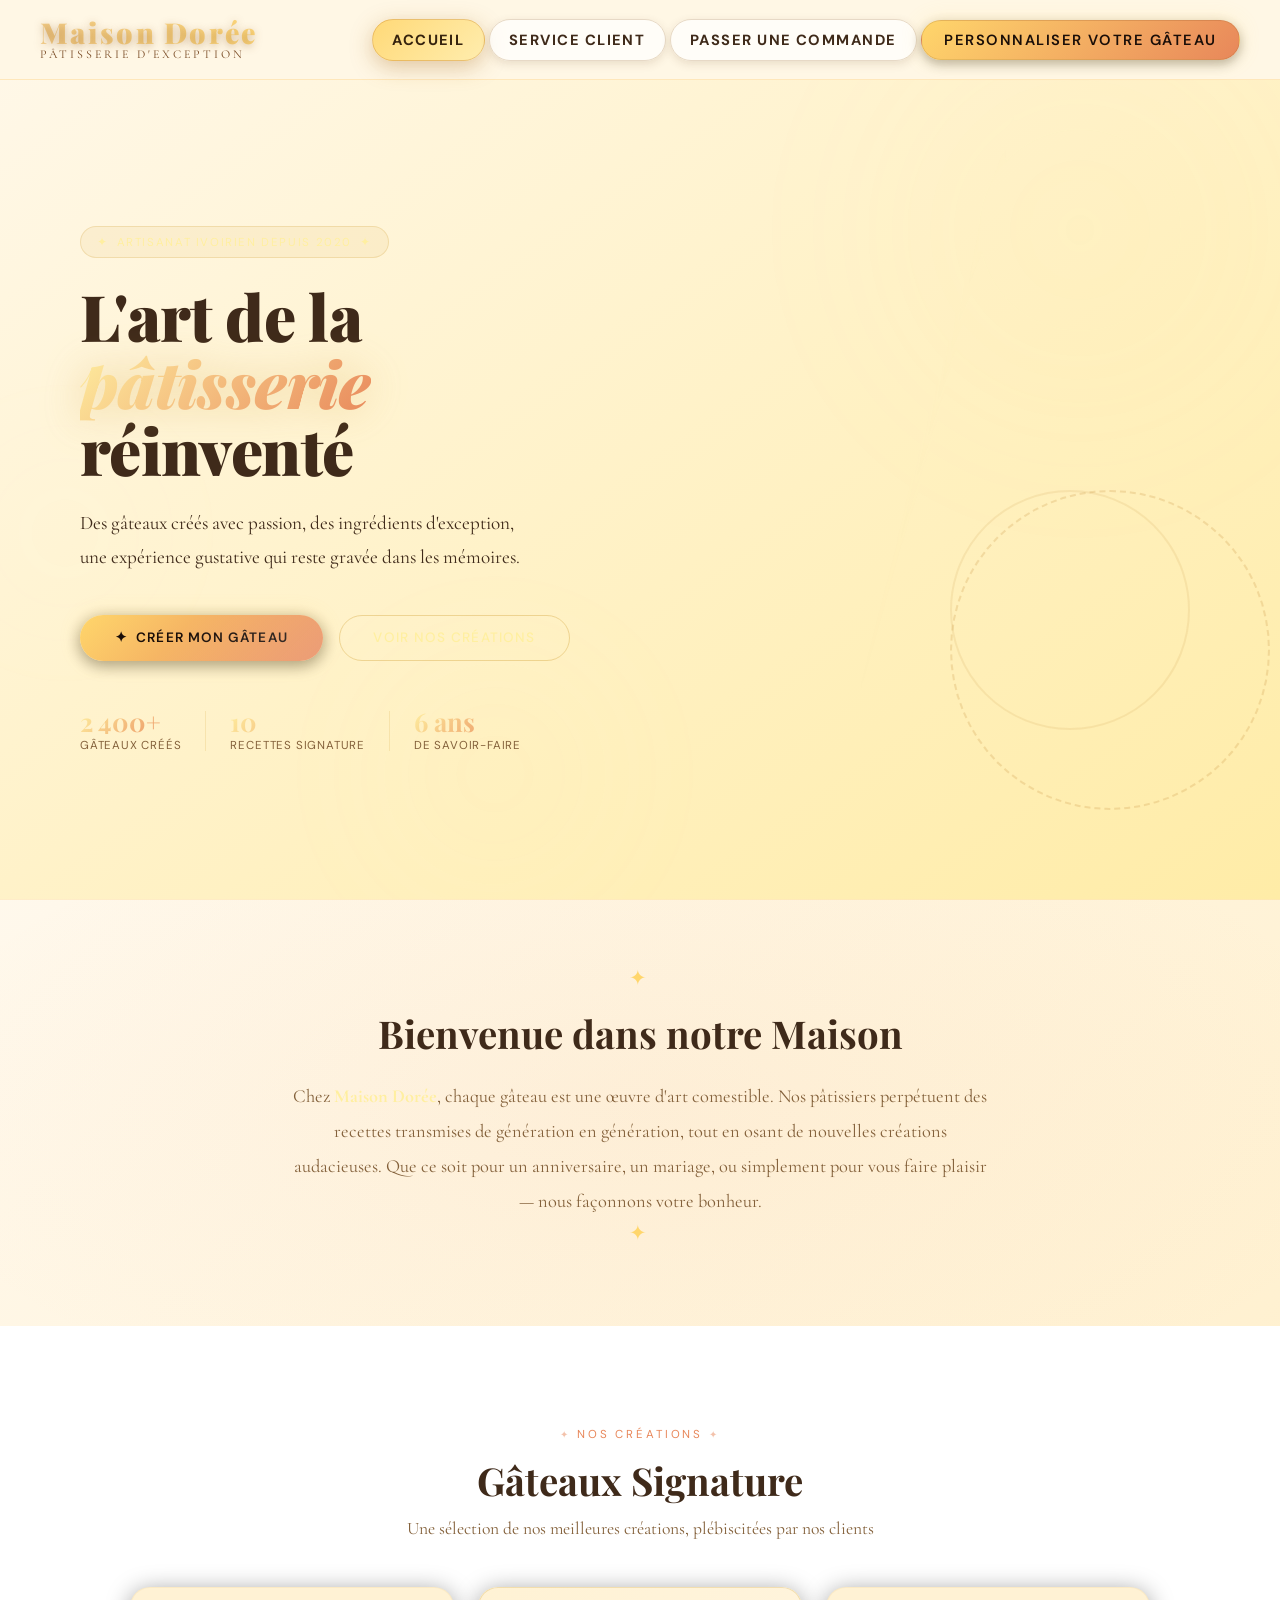
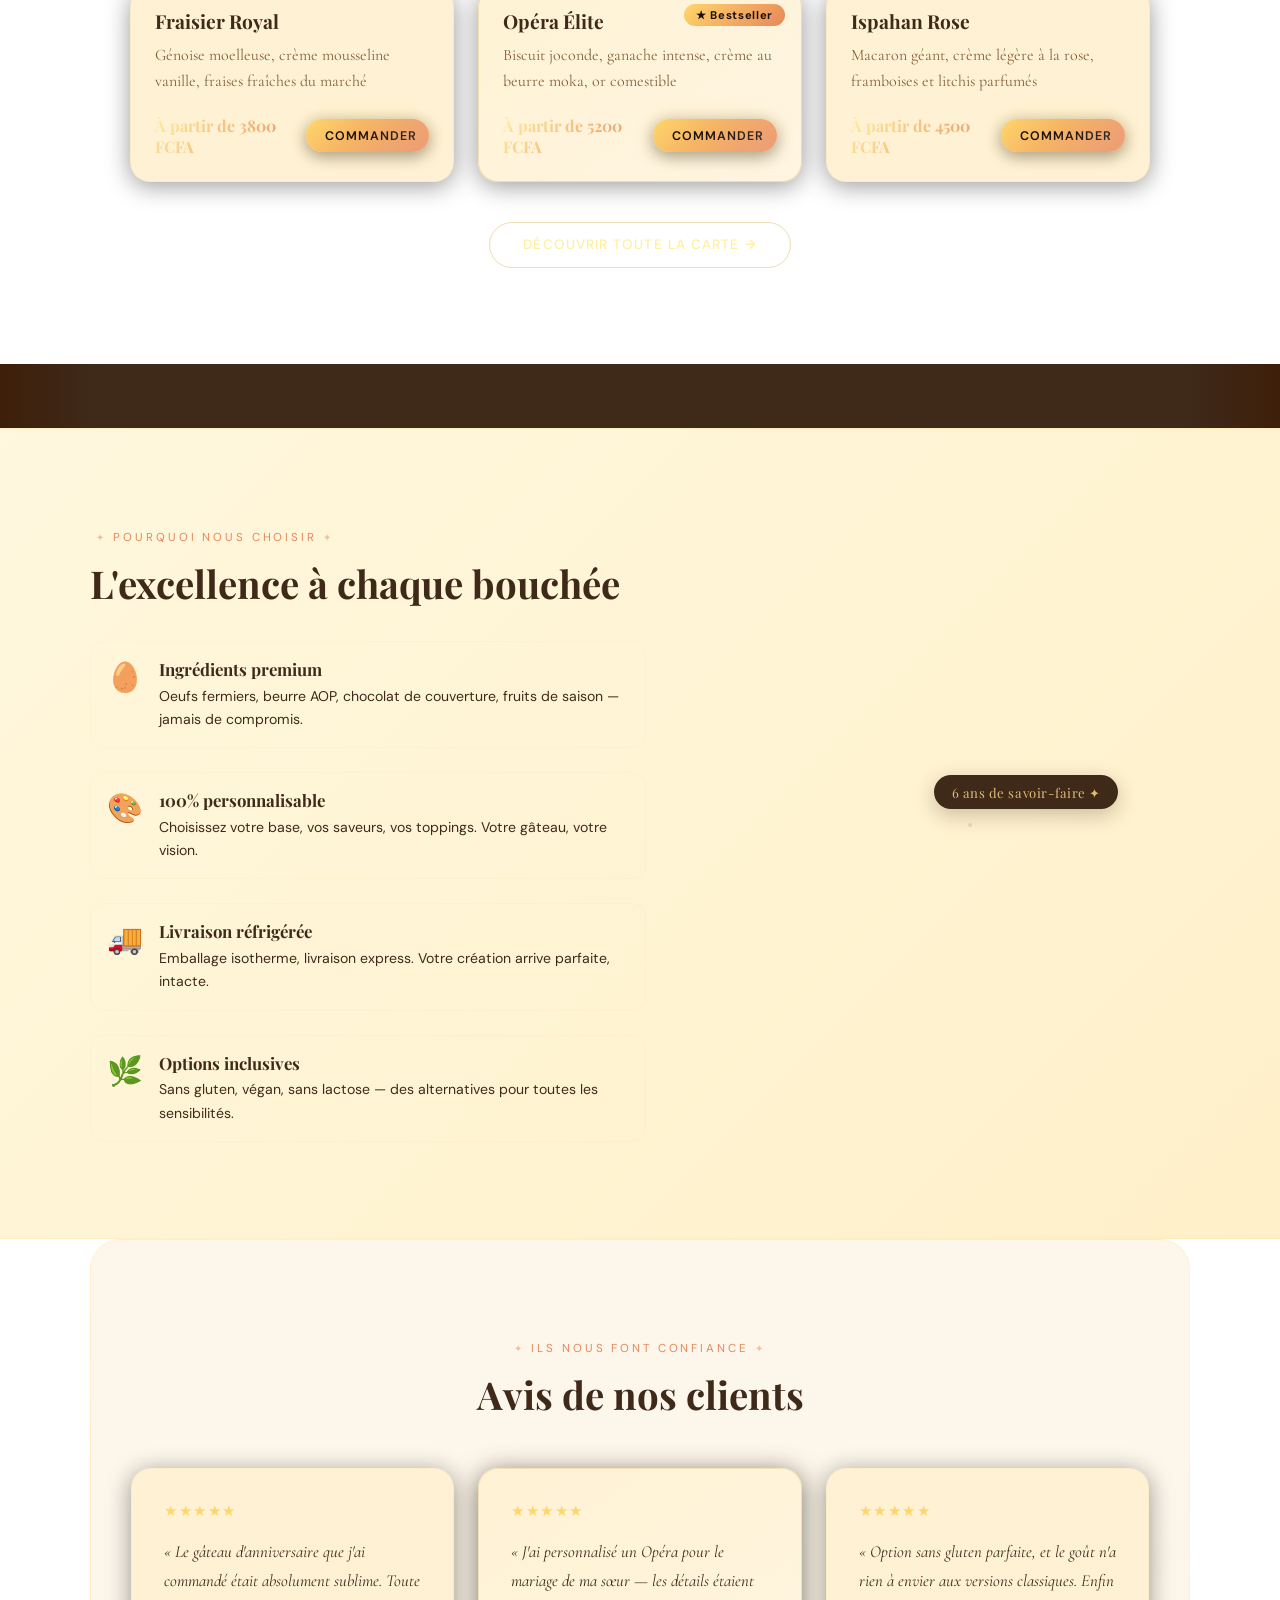
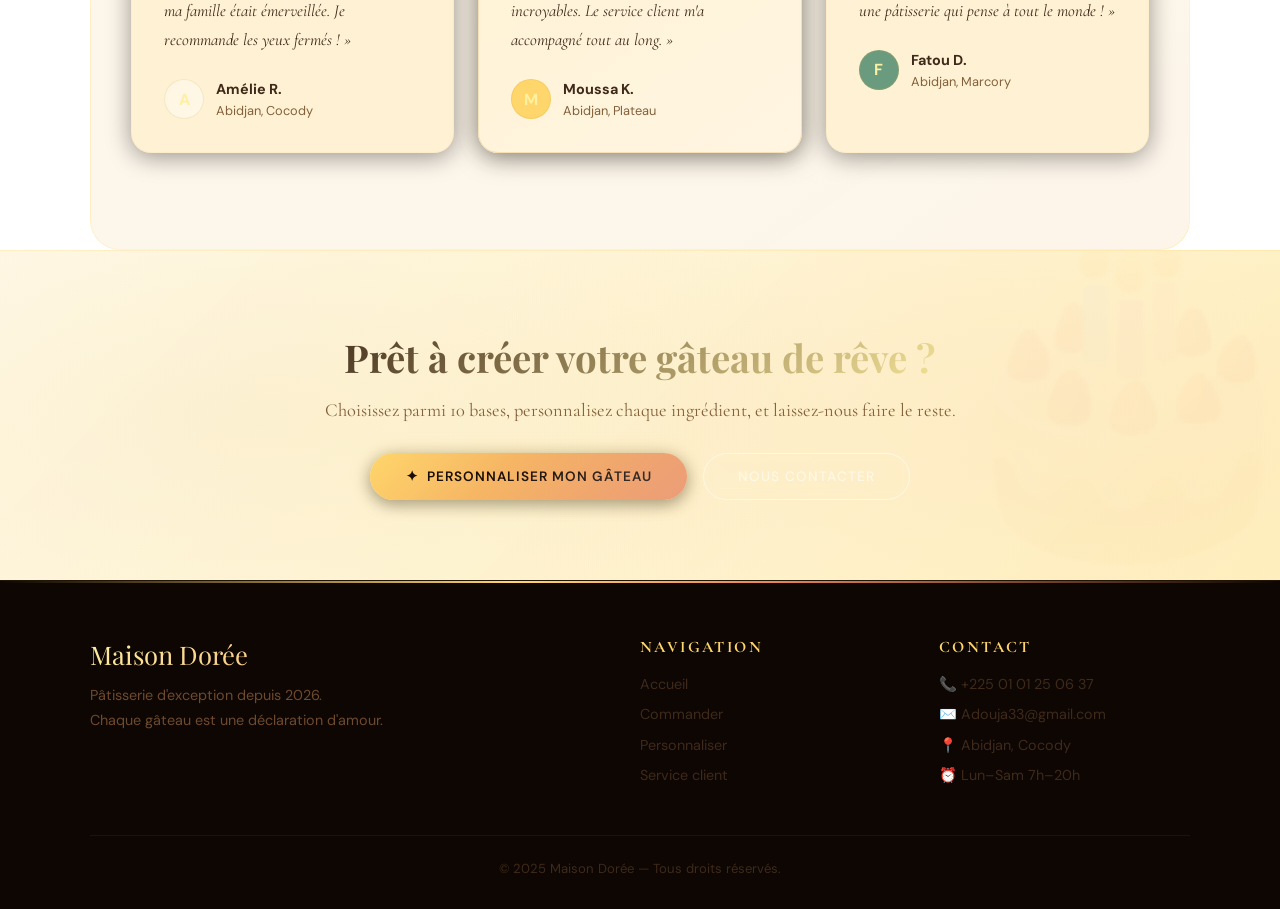
==== index.html @ fb794c67 "Add files via upload" ====
<!DOCTYPE html>
<html lang="fr">
<head>
  <meta charset="UTF-8" />
  <meta name="viewport" content="width=device-width, initial-scale=1.0" />
  <title>Maison Dorée — Pâtisserie d'Exception</title>
  <link rel="stylesheet" href="style.css" />
  <link rel="stylesheet" href="index.css" />
  <link rel="stylesheet" href="images-vivantes.css" />
  <script src="images-vivantes.js" defer></script>
</head>
<body>

  <!-- ── NAVBAR ──────────────────────────────── -->
  <nav class="navbar" id="navbar">
    <a class="nav-logo" href="index.html">
      <span class="nav-logo-name">Maison Dorée</span>
      <span class="nav-logo-tagline">Pâtisserie d'exception</span>
    </a>
    <ul class="nav-links" id="navLinks">
      <li><a href="index.html" class="active">Accueil</a></li>
      <li><a href="service-client.html">Service Client</a></li>
      <li><a href="commande.html">Passer une commande</a></li>
      <li><a href="personnaliser.html" class="nav-cta">Personnaliser votre gâteau</a></li>
    </ul>
    <div class="nav-hamburger" id="hamburger" onclick="toggleMenu()">
      <span></span><span></span><span></span>
    </div>
  </nav>

  
  <section class="hero">
    <div class="hero-bg">
      <div class="hero-circle hero-circle-1"></div>
      <div class="hero-circle hero-circle-2"></div>
      <div class="hero-circle hero-circle-3"></div>
    </div>

    <div class="hero-content">
      <div class="hero-badge">
        <span>✦</span> Artisanat ivoirien depuis 2020 <span>✦</span>
      </div>
      <h1 class="hero-title">
        L'art de la<br/>
        <em>pâtisserie</em><br/>
        réinventé
      </h1>
      <p class="hero-subtitle">
        Des gâteaux créés avec passion, des ingrédients d'exception,<br/>
        une expérience gustative qui reste gravée dans les mémoires.
      </p>
      <div class="hero-actions">
        <a href="personnaliser.html" class="btn-primary">
          <span>✦</span> Créer mon gâteau
        </a>
        <a href="commande.html" class="btn-outline">Voir nos créations</a>
      </div>
      <div class="hero-stats">
        <div class="hero-stat">
          <span class="stat-number">2 400+</span>
          <span class="stat-label">Gâteaux créés</span>
        </div>
        <div class="stat-divider"></div>
        <div class="hero-stat">
          <span class="stat-number">10</span>
          <span class="stat-label">Recettes signature</span>
        </div>
        <div class="stat-divider"></div>
        <div class="hero-stat">
          <span class="stat-number">6 ans</span>
          <span class="stat-label">De savoir-faire</span>
        </div>
      </div>
    </div>

    <div class="hero-visual">
      <div class="cake-showcase">
        <div class="cake-ring cake-ring-outer"></div>
        <div class="cake-ring cake-ring-mid"></div>
        <div class="cake-emoji-wrap">
          <div class="cake-emoji">🎂</div>
        </div>
        <div class="floating-tag tag-1">Framboise &amp; Rose</div>
        <div class="floating-tag tag-2">Sans gluten ✓</div>
        <div class="floating-tag tag-3">Livraison offerte</div>
      </div>
    </div>
  </section>

  <!-- ── bienvenu───── -->
  <section class="welcome-section">
    <div class="welcome-inner">
      <div class="welcome-deco">✦</div>
      <h2>Bienvenue dans notre Maison</h2>
      <p>
        Chez <strong>Maison Dorée</strong>, chaque gâteau est une œuvre d'art comestible. 
        Nos pâtissiers perpétuent des recettes transmises de génération en génération, 
        tout en osant de nouvelles créations audacieuses. Que ce soit pour un anniversaire, 
        un mariage, ou simplement pour vous faire plaisir — nous façonnons votre bonheur.
      </p>
      <div class="welcome-deco">✦</div>
    </div>
  </section>

  <!-- ── SIGNATURE CAKES ─────────────────────── -->
  <section class="signature-section">
    <div class="section-header">
      <span class="section-eyebrow">Nos créations</span>
      <h2>Gâteaux Signature</h2>
      <p>Une sélection de nos meilleures créations, plébiscitées par nos clients</p>
    </div>

    <div class="cakes-grid">
      <div class="cake-card" data-delay="0">
        <div class="cake-card-icon">🍓</div>
        <div class="cake-card-body">
          <h3>Fraisier Royal</h3>
          <p>Génoise moelleuse, crème mousseline vanille, fraises fraîches du marché</p>
          <div class="cake-card-footer">
            <span class="cake-price">À partir de 3800 FCFA</span>
            <a href="commande.html" class="btn-primary" style="padding:0.55rem 1.2rem;font-size:0.78rem">Commander</a>
          </div>
        </div>
      </div>
      <div class="cake-card featured" data-delay="100">
        <div class="cake-featured-badge">★ Bestseller</div>
        <div class="cake-card-icon">🍫</div>
        <div class="cake-card-body">
          <h3>Opéra Élite</h3>
          <p>Biscuit joconde, ganache intense, crème au beurre moka, or comestible</p>
          <div class="cake-card-footer">
            <span class="cake-price">À partir de 5200 FCFA</span>
            <a href="commande.html" class="btn-primary" style="padding:0.55rem 1.2rem;font-size:0.78rem">Commander</a>
          </div>
        </div>
      </div>
      <div class="cake-card" data-delay="200">
        <div class="cake-card-icon">🌸</div>
        <div class="cake-card-body">
          <h3>Ispahan Rose</h3>
          <p>Macaron géant, crème légère à la rose, framboises et litchis parfumés</p>
          <div class="cake-card-footer">
            <span class="cake-price">À partir de 4500 FCFA</span>
            <a href="commande.html" class="btn-primary" style="padding:0.55rem 1.2rem;font-size:0.78rem">Commander</a>
          </div>
        </div>
      </div>
    </div>

    <div class="section-cta">
      <a href="commande.html" class="btn-outline">Découvrir toute la carte →</a>
    </div>
  </section>

  <!-- ── WHY US ───────────────────────────────── -->
  <section class="why-section">
    <div class="why-inner">
      <div class="why-text">
        <span class="section-eyebrow">Pourquoi nous choisir</span>
        <h2>L'excellence à chaque bouchée</h2>
        <div class="why-list">
          <div class="why-item">
            <div class="why-icon">🥚</div>
            <div>
              <h4>Ingrédients premium</h4>
              <p>Oeufs fermiers, beurre AOP, chocolat de couverture, fruits de saison — jamais de compromis.</p>
            </div>
          </div>
          <div class="why-item">
            <div class="why-icon">🎨</div>
            <div>
              <h4>100% personnalisable</h4>
              <p>Choisissez votre base, vos saveurs, vos toppings. Votre gâteau, votre vision.</p>
            </div>
          </div>
          <div class="why-item">
            <div class="why-icon">🚚</div>
            <div>
              <h4>Livraison réfrigérée</h4>
              <p>Emballage isotherme, livraison express. Votre création arrive parfaite, intacte.</p>
            </div>
          </div>
          <div class="why-item">
            <div class="why-icon">🌿</div>
            <div>
              <h4>Options inclusives</h4>
              <p>Sans gluten, végan, sans lactose — des alternatives pour toutes les sensibilités.</p>
            </div>
          </div>
        </div>
      </div>
      <div class="why-visual">
        <div class="why-card-stack">
          <div class="wcard wcard-back">
            <span>🍰</span>
            <span>Saint-Honoré</span>
          </div>
          <div class="wcard wcard-mid">
            <span>🎂</span>
            <span>Layer Cake</span>
          </div>
          <div class="wcard wcard-front">
            <span>🥧</span>
            <span>Tarte Tatin</span>
          </div>
        </div>
      </div>
    </div>
  </section>

  <!-- ── TESTIMONIALS ────────────────────────── -->
  <section class="testimonials-section">
    <div class="section-header">
      <span class="section-eyebrow">Ils nous font confiance</span>
      <h2>Avis de nos clients</h2>
    </div>
    <div class="testimonials-grid">
      <div class="testi-card">
        <div class="testi-stars">★★★★★</div>
        <p>« Le gâteau d'anniversaire que j'ai commandé était absolument sublime. Toute ma famille était émerveillée. Je recommande les yeux fermés ! »</p>
        <div class="testi-author">
          <div class="testi-avatar">A</div>
          <div><strong>Amélie R.</strong><br/><small>Abidjan, Cocody</small></div>
        </div>
      </div>
      <div class="testi-card featured-testi">
        <div class="testi-stars">★★★★★</div>
        <p>« J'ai personnalisé un Opéra pour le mariage de ma sœur — les détails étaient incroyables. Le service client m'a accompagné tout au long. »</p>
        <div class="testi-author">
          <div class="testi-avatar" style="background:var(--gold)">M</div>
          <div><strong>Moussa K.</strong><br/><small>Abidjan, Plateau</small></div>
        </div>
      </div>
      <div class="testi-card">
        <div class="testi-stars">★★★★★</div>
        <p>« Option sans gluten parfaite, et le goût n'a rien à envier aux versions classiques. Enfin une pâtisserie qui pense à tout le monde ! »</p>
        <div class="testi-author">
          <div class="testi-avatar" style="background:var(--sage)">F</div>
          <div><strong>Fatou D.</strong><br/><small>Abidjan, Marcory</small></div>
        </div>
      </div>
    </div>
  </section>

  <!-- ── CTA BANNER ──────────────────────────── -->
  <section class="cta-banner">
    <div class="cta-inner">
      <h2>Prêt à créer votre gâteau de rêve ?</h2>
      <p>Choisissez parmi 10 bases, personnalisez chaque ingrédient, et laissez-nous faire le reste.</p>
      <div style="display:flex;gap:1rem;justify-content:center;flex-wrap:wrap">
        <a href="personnaliser.html" class="btn-primary"><span>✦</span> Personnaliser mon gâteau</a>
        <a href="service-client.html" class="btn-outline" style="border-color:var(--cream);color:var(--cream)">Nous contacter</a>
      </div>
    </div>
  </section>

  <!-- ── FOOTER ───────────────────────────────── -->
  <footer>
    <div class="footer-inner">
      <div>
        <div class="footer-brand-name">Maison Dorée</div>
        <p class="footer-brand-desc">Pâtisserie d'exception depuis 2026.<br/>Chaque gâteau est une déclaration d'amour.</p>
      </div>
      <div class="footer-col">
        <h4>Navigation</h4>
        <ul>
          <li><a href="index.html">Accueil</a></li>
          <li><a href="commande.html">Commander</a></li>
          <li><a href="personnaliser.html">Personnaliser</a></li>
          <li><a href="service-client.html">Service client</a></li>
        </ul>
      </div>
      <div class="footer-col">
        <h4>Contact</h4>
        <ul>
          <li><a href="#">📞 +225 01 01 25 06 37</a></li>
          <li><a href="#">✉️ Adouja33@gmail.com</a></li>
          <li><a href="#">📍 Abidjan, Cocody</a></li>
          <li><a href="#">⏰ Lun–Sam 7h–20h</a></li>
        </ul>
      </div>
    </div>
    <div class="footer-bottom">© 2025 Maison Dorée — Tous droits réservés.</div>
  </footer>

  <script>
    // Navbar scroll effect
    const navbar = document.getElementById('navbar');
    window.addEventListener('scroll', () => {
      navbar.classList.toggle('scrolled', window.scrollY > 30);
    });

    // Mobile menu
    function toggleMenu() {
      document.getElementById('navLinks').classList.toggle('open');
    }

    // Animate on scroll
    const observer = new IntersectionObserver((entries) => {
      entries.forEach(e => { if(e.isIntersecting) e.target.classList.add('visible'); });
    }, { threshold: 0.15 });
    document.querySelectorAll('.cake-card, .why-item, .testi-card').forEach(el => observer.observe(el));
  </script>
</body>
</html>
---- style.css ----
@import url('https://fonts.googleapis.com/css2?family=Playfair+Display:ital,wght@0,400;0,700;0,900;1,400&family=Cormorant+Garamond:ital,wght@0,300;0,400;0,500;1,400&family=DM+Sans:wght@300;400;500&display=swap');

/* ═══════════════════════════════════════════════════
   MAISON DORÉE — Palette "Velours & Or de Nuit"
   ═══════════════════════════════════════════════════
   Concept : fond chocolat noir profond, or cuivré
   lumineux, abricot chaud, accents emeraude. Premium,
   dramatique, inoubliable.
   ═══════════════════════════════════════════════════ */

:root {
  /* ── FONDS VANILLE / CANDY ── */
  --cream:      #FFF8E4;          /* fond principal : blanc vanille */
  --warm-white: #FFFBF2;          /* fond légèrement plus chaud */
  --surface:    #FFF2D4;          /* cartes / surfaces */
  --surface-2:  #FFF5E1;          /* cartes hover / élévation 2 */
  --surface-3:  #FFF8E8;          /* sidebar, résumés */

  /* ── JAUNE BONBON ── */
  --gold:       #FFD66B;          /* couleur accent bonbon */
  --gold-light: #FFEFA0;          /* accent clair */
  --gold-dark:  #D2A444;          /* accent profond */
  --gold-glow:  rgba(255,214,107,0.26);  /* lueur douce */

  /* ── ABRICOT / ACCENT CHAUD ── */
  --apricot:    #E8875A;          /* accent secondaire chaud */
  --apricot-light: rgba(232,135,90,0.15);

  /* ── TEXTES ── */
  --text-dark:  #3F2A1A;          /* texte principal : brun foncé (lisibilité) */
  --text-mid:   #6E4A2E;          /* texte secondaire : brun moyen */
  --text-light: #83603A;          /* texte secondaire clair mais contrasté */

  /* ── COMPATIBILITÉ (anciennes vars → redirigées) ── */
  --chocolate:        var(--text-dark);
  --chocolate-mid:    var(--text-mid);
  --chocolate-light:  var(--gold-light);
  --rose:             #C47A8A;
  --rose-light:       rgba(196,122,138,0.15);
  --sage:             #6A9B7E;

  /* ── OMBRES ── */
  --shadow-gold:      rgba(212,168,67,0.30);
  --shadow-chocolate: rgba(0,0,0,0.50);
}

/* ─── RESET & BASE ─────────────────────────────── */
*, *::before, *::after { box-sizing: border-box; margin: 0; padding: 0; }
html { scroll-behavior: smooth; }

/* Réduction des animations pour performance */
@media (prefers-reduced-motion: reduce) {
  *, *::before, *::after {
    animation-duration: 0.01ms !important;
    animation-iteration-count: 1 !important;
    transition-duration: 0.01ms !important;
  }
}

body {
  font-family: 'DM Sans', sans-serif;
  background: linear-gradient(145deg, rgba(255,248,228,1), rgba(255,243,162,0.95));
  color: var(--text-dark);
  overflow-x: hidden;
  background-image: none;
}

/* ─── SCROLLBAR ────────────────────────────────── */
::-webkit-scrollbar { width: 6px; }
::-webkit-scrollbar-track { background: var(--cream); }
::-webkit-scrollbar-thumb { background: var(--gold-dark); border-radius: 3px; }
::-webkit-scrollbar-thumb:hover { background: var(--gold); }

/* ─── NAVBAR ────────────────────────────────────── */
.navbar {
  position: fixed;
  top: 0;
  width: 100%;
  z-index: 1000;
  padding: 0 2.5rem;
  height: 80px;
  display: flex;
  align-items: center;
  justify-content: space-between;
  background: rgba(255, 247, 228, 0.93);
  backdrop-filter: blur(18px);
  -webkit-backdrop-filter: blur(18px);
  border-bottom: 1px solid rgba(255, 204, 108, 0.35);
  transition: box-shadow 0.4s, background 0.4s;
}
.navbar.scrolled {
  background: rgba(255, 245, 215, 0.97);
  box-shadow: 0 4px 25px rgba(110,70,30,0.25);
}

.nav-logo {
  display: flex;
  flex-direction: column;
  align-items: flex-start;
  text-decoration: none;
}
.nav-logo-name {
  font-family: 'Playfair Display', serif;
  font-size: 1.8rem;
  font-weight: 900;
  color: #8C4A16;
  letter-spacing: 0.08em;
  line-height: 1;
  background: linear-gradient(90deg, #F4CE88, #FFD97C, #F4CE88);
  background-clip: text;
  -webkit-background-clip: text;
  -webkit-text-fill-color: transparent;
  text-shadow: 0 2px 8px rgba(142, 88, 34, 0.4);
  background-size: 200% auto;
  -webkit-background-clip: text;
  -webkit-text-fill-color: transparent;
  background-clip: text;
  animation: shimmer 4s linear infinite;
}
@keyframes shimmer {
  from { background-position: 0% center; }
  to   { background-position: 200% center; }
}
.nav-logo-tagline {
  font-family: 'Cormorant Garamond', serif;
  font-size: 0.75rem;
  color: #6F3E16;
  letter-spacing: 0.25em;
  text-transform: uppercase;
  opacity: 0.95;
}
.nav-logo:hover .nav-logo-tagline {
  color: #5A3711;
}

.nav-links {
  display: flex;
  align-items: center;
  gap: 0.25rem;
  list-style: none;
}
.nav-links a {
  font-family: 'DM Sans', sans-serif;
  font-size: 0.92rem;
  font-weight: 700;
  color: #3F2A1A;
  text-decoration: none;
  padding: 0.65rem 1.2rem;
  border-radius: 50px;
  letter-spacing: 0.1em;
  text-transform: uppercase;
  background: rgba(255, 255, 255, 0.7);
  border: 1px solid rgba(160, 112, 50, 0.25);
  box-shadow: 0 3px 10px rgba(101, 56, 19, 0.14);
  transition: background 0.25s, color 0.25s, transform 0.25s, box-shadow 0.25s;
}
.nav-links a:hover,
.nav-links a:focus {
  background: rgba(255, 255, 255, 0.95);
  color: #6E4A2E;
  transform: translateY(-2px);
  box-shadow: 0 5px 20px rgba(101,56,19,0.25);
}
.nav-links a.active {
  background: linear-gradient(135deg, rgba(255,214,107,0.9), rgba(255,236,167,0.9));
  color: #36230E;
  border: 1px solid rgba(195, 124, 37, 0.35);
  box-shadow: 0 6px 22px rgba(166, 103, 27, 0.35); 
}

.nav-cta {
  background: linear-gradient(135deg, var(--gold), var(--apricot)) !important;
  color: #1A0E08 !important;
  border-radius: 50px !important;
  padding: 0.55rem 1.4rem !important;
  font-weight: 600 !important;
  box-shadow: 0 0 20px var(--gold-glow), 0 4px 12px rgba(0,0,0,0.3) !important;
  transition: transform 0.2s, box-shadow 0.2s !important;
  -webkit-text-fill-color: #1A0E08 !important;
}
.nav-cta:hover {
  transform: translateY(-2px) !important;
  box-shadow: 0 0 32px rgba(212,168,67,0.45), 0 8px 20px rgba(0,0,0,0.4) !important;
}

.nav-hamburger {
  display: none;
  flex-direction: column;
  gap: 5px;
  cursor: pointer;
  padding: 8px;
}
.nav-hamburger span {
  display: block;
  width: 24px;
  height: 2px;
  background: var(--gold);
  border-radius: 2px;
  transition: all 0.3s;
}

/* ─── BUTTONS ─────────────────────────────────── */
.btn-primary {
  display: inline-flex;
  align-items: center;
  gap: 0.5rem;
  background: linear-gradient(135deg, var(--gold) 0%, var(--apricot) 100%);
  color: #1A0E08;
  font-family: 'DM Sans', sans-serif;
  font-size: 0.85rem;
  font-weight: 600;
  letter-spacing: 0.08em;
  text-transform: uppercase;
  text-decoration: none;
  padding: 0.9rem 2.2rem;
  border-radius: 50px;
  border: none;
  cursor: pointer;
  box-shadow: 0 0 20px var(--gold-glow), 0 4px 16px rgba(0,0,0,0.4);
  transition: transform 0.2s, box-shadow 0.2s, filter 0.2s;
  position: relative;
  overflow: hidden;
}
.btn-primary::after {
  content: '';
  position: absolute;
  inset: 0;
  background: linear-gradient(135deg, transparent 40%, rgba(255,255,255,0.18) 100%);
  pointer-events: none;
}
.btn-primary:hover {
  transform: translateY(-3px);
  box-shadow: 0 0 36px rgba(212,168,67,0.5), 0 8px 24px rgba(0,0,0,0.5);
  filter: brightness(1.08);
}

.btn-outline {
  display: inline-flex;
  align-items: center;
  gap: 0.5rem;
  background: transparent;
  color: var(--gold-light);
  font-family: 'DM Sans', sans-serif;
  font-size: 0.85rem;
  font-weight: 500;
  letter-spacing: 0.08em;
  text-transform: uppercase;
  text-decoration: none;
  padding: 0.85rem 2.1rem;
  border-radius: 50px;
  border: 1.5px solid rgba(212,168,67,0.4);
  cursor: pointer;
  transition: background 0.25s, color 0.25s, transform 0.2s, box-shadow 0.25s;
  backdrop-filter: blur(4px);
}
.btn-outline:hover {
  background: rgba(212,168,67,0.12);
  border-color: var(--gold);
  color: var(--gold-light);
  transform: translateY(-2px);
  box-shadow: 0 0 20px rgba(212,168,67,0.2);
}

/* ─── PAGE HEADER (inner pages) ──────────────── */
.page-header {
  margin-top: 80px;
  padding: 5rem 2.5rem 3.5rem;
  background: linear-gradient(135deg, rgba(255,247,232,0.95), rgba(255,239,196,0.95));
  text-align: center;
  position: relative;
  overflow: hidden;
}
/* lignes dorées rayonnantes */
.page-header::before {
  content: '';
  position: absolute;
  inset: 0;
  background:
    radial-gradient(ellipse 80% 60% at 50% 120%, rgba(212,168,67,0.18) 0%, transparent 70%),
    url("data:image/svg+xml,%3Csvg width='60' height='60' viewBox='0 0 60 60' xmlns='http://www.w3.org/2000/svg'%3E%3Cg fill='none'%3E%3Cg fill='%23D4A843' fill-opacity='0.05'%3E%3Cpath d='M36 34v-4h-2v4h-4v2h4v4h2v-4h4v-2h-4zm0-30V0h-2v4h-4v2h4v4h2V6h4V4h-4zM6 34v-4H4v4H0v2h4v4h2v-4h4v-2H6zM6 4V0H4v4H0v2h4v4h2V6h4V4H6z'/%3E%3C/g%3E%3C/g%3E%3C/svg%3E");
}
.page-header::after {
  content: '';
  position: absolute;
  bottom: 0; left: 0; right: 0;
  height: 1px;
  background: linear-gradient(90deg, transparent, var(--gold), transparent);
}
.page-header h1 {
  font-family: 'Playfair Display', serif;
  font-size: clamp(2rem, 5vw, 3.5rem);
  background: linear-gradient(135deg, var(--gold-light), var(--apricot));
  -webkit-background-clip: text;
  -webkit-text-fill-color: transparent;
  background-clip: text;
  position: relative;
  margin-bottom: 0.75rem;
  filter: drop-shadow(0 0 20px rgba(212,168,67,0.3));
}
.page-header p {
  font-family: 'Cormorant Garamond', serif;
  font-size: 1.2rem;
  color: var(--text-mid);
  position: relative;
}

/* ─── SECTION HEADER ─────────────────────────── */
.section-header { text-align: center; margin-bottom: 3rem; }
.section-eyebrow {
  display: inline-block;
  font-family: 'DM Sans', sans-serif;
  font-size: 0.72rem;
  letter-spacing: 0.25em;
  text-transform: uppercase;
  color: var(--apricot);
  margin-bottom: 0.75rem;
  position: relative;
}
.section-eyebrow::before,
.section-eyebrow::after {
  content: '✦';
  margin: 0 0.6em;
  opacity: 0.5;
  font-size: 0.65rem;
}
.section-header h2 {
  font-family: 'Playfair Display', serif;
  font-size: clamp(1.8rem, 3vw, 2.6rem);
  color: var(--text-dark);
  margin-bottom: 0.75rem;
}
.section-header p { color: var(--text-light); font-family: 'Cormorant Garamond', serif; font-size: 1.1rem; }

/* ─── FOOTER ──────────────────────────────────── */
footer {
  background: #0D0602;
  color: var(--text-dark);
  padding: 3.5rem 2.5rem 2rem;
  border-top: 1px solid rgba(212,168,67,0.1);
  position: relative;
}
footer::before {
  content: '';
  position: absolute;
  top: 0; left: 0; right: 0;
  height: 2px;
  background: linear-gradient(90deg, transparent 0%, var(--gold) 40%, var(--apricot) 60%, transparent 100%);
}
.footer-inner {
  max-width: 1100px;
  margin: 0 auto;
  display: grid;
  grid-template-columns: 2fr 1fr 1fr;
  gap: 3rem;
  margin-bottom: 2.5rem;
}
.footer-brand-name {
  font-family: 'Playfair Display', serif;
  font-size: 1.6rem;
  background: linear-gradient(135deg, var(--gold-light), var(--apricot));
  -webkit-background-clip: text;
  -webkit-text-fill-color: transparent;
  background-clip: text;
  margin-bottom: 0.75rem;
}
.footer-brand-desc { font-size: 0.9rem; color: var(--text-mid); line-height: 1.8; }
.footer-col h4 {
  font-family: 'Cormorant Garamond', serif;
  font-size: 1rem;
  color: var(--gold);
  letter-spacing: 0.15em;
  text-transform: uppercase;
  margin-bottom: 1rem;
}
.footer-col ul { list-style: none; }
.footer-col ul li { margin-bottom: 0.6rem; }
.footer-col ul li a {
  color: var(--text-dark);
  text-decoration: none;
  font-size: 0.9rem;
  transition: color 0.2s;
}
.footer-col ul li a:hover { color: var(--gold-light); }
.footer-bottom {
  border-top: 1px solid rgba(212,168,67,0.08);
  padding-top: 1.5rem;
  text-align: center;
  font-size: 0.82rem;
  color: var(--text-dark);
  max-width: 1100px;
  margin: 0 auto;
}

/* ─── TOAST ───────────────────────────────────── */
.toast {
  position: fixed;
  bottom: 2rem;
  right: 2rem;
  background: var(--surface-2);
  color: var(--text-dark);
  padding: 1rem 1.5rem;
  border-radius: 12px;
  font-size: 0.9rem;
  border-left: 3px solid var(--gold);
  box-shadow: 0 8px 40px rgba(0,0,0,0.6), 0 0 20px rgba(212,168,67,0.15);
  z-index: 9999;
  transform: translateY(100px);
  opacity: 0;
  transition: all 0.4s cubic-bezier(0.34,1.56,0.64,1);
}
.toast.show { transform: translateY(0); opacity: 1; }

/* ─── SCROLLING GLOW DIVIDER ─────────────────── */
.glow-divider {
  height: 1px;
  background: linear-gradient(90deg, transparent, var(--gold-dark), var(--apricot), var(--gold-dark), transparent);
  opacity: 0.4;
  margin: 0;
}

/* ─── RESPONSIVE ──────────────────────────────── */
@media (max-width: 768px) {
  .nav-links {
    display: none;
    flex-direction: column;
    position: absolute;
    top: 80px; left: 0;
    width: 100%;
    background: rgba(15,8,3,0.98);
    backdrop-filter: blur(20px);
    padding: 1rem;
    border-bottom: 1px solid rgba(212,168,67,0.15);
    gap: 0.25rem;
  }
  .nav-links.open { display: flex; }
  .nav-hamburger { display: flex; }
  .footer-inner { grid-template-columns: 1fr; gap: 2rem; }
}
---- index.css ----
/* ─── HERO ─────────────────────────────────────── */
.hero {
  margin-top: 80px;
  min-height: calc(100vh - 80px);
  display: grid;
  grid-template-columns: 1fr 1fr;
  align-items: center;
  padding: 4rem 2.5rem 4rem 5rem;
  position: relative;
  overflow: hidden;
  background: linear-gradient(145deg, rgba(255, 247, 230, 0.95), rgba(255, 235, 162, 0.95));
  border-bottom: 1px solid rgba(255, 202, 112, 0.25);
}

.hero-bg { position: absolute; inset: 0; pointer-events: none; }
.iv-deco-float {
  display: none !important;
}
.hero-circle {
  position: absolute;
  border-radius: 50%;
  opacity: 0.5;
  filter: blur(70px);
}
.hero-circle-1 {
  width: 600px; height: 600px;
  background: radial-gradient(circle, rgba(255,216,116,0.35), transparent 70%);
  top: -150px; right: -100px;
  animation: float1 8s ease-in-out infinite;
}
.hero-circle-2 {
  width: 350px; height: 350px;
  background: radial-gradient(circle, rgba(255,235,160,0.32), transparent 70%);
  bottom: -50px; left: 25%;
  animation: float2 10s ease-in-out infinite;
}
.hero-circle-3 {
  width: 250px; height: 250px;
  background: radial-gradient(circle, rgba(255,247,226,0.28), transparent 70%);
  top: 40%; left: -60px;
  animation: float1 12s ease-in-out infinite reverse;
}
/* ligne dorée diagonale décorative */
.hero-bg::after {
  content: '';
  position: absolute;
  top: 0; right: 20%;
  width: 1px; height: 100%;
  background: linear-gradient(180deg, transparent, rgba(212,168,67,0.12), transparent);
  transform: rotate(15deg);
  transform-origin: top;
}

@keyframes float1 { 0%,100% { transform: translateY(0) scale(1); } 50% { transform: translateY(-30px) scale(1.05); } }
@keyframes float2 { 0%,100% { transform: translateY(0) scale(1); } 50% { transform: translateY(20px) scale(0.95); } }

.hero-content { position: relative; z-index: 1; animation: slideUp 0.9s cubic-bezier(0.22,1,0.36,1) both; }
@keyframes slideUp { from { opacity:0; transform:translateY(40px); } to { opacity:1; transform:translateY(0); } }

.hero-badge {
  display: inline-flex;
  align-items: center;
  gap: 0.5rem;
  background: rgba(212,168,67,0.1);
  color: var(--gold-light);
  font-family: 'DM Sans', sans-serif;
  font-size: 0.72rem;
  letter-spacing: 0.14em;
  text-transform: uppercase;
  padding: 0.45rem 1rem;
  border-radius: 50px;
  border: 1px solid rgba(212,168,67,0.25);
  margin-bottom: 1.5rem;
  backdrop-filter: blur(4px);
}

.hero-title {
  font-family: 'Playfair Display', serif;
  font-size: clamp(2.8rem, 5vw, 5rem);
  font-weight: 900;
  color: var(--text-dark);
  line-height: 1.05;
  margin-bottom: 1.5rem;
  letter-spacing: -0.01em;
}
.hero-title em {
  font-style: italic;
  background: linear-gradient(135deg, var(--gold-light), var(--apricot));
  -webkit-background-clip: text;
  -webkit-text-fill-color: transparent;
  background-clip: text;
  filter: drop-shadow(0 0 20px rgba(212,168,67,0.4));
}

.hero-subtitle {
  font-family: 'Cormorant Garamond', serif;
  font-size: 1.2rem;
  color: var(--text-dark);
  line-height: 1.75;
  margin-bottom: 2.5rem;
  max-width: 480px;
}

.hero-actions { display: flex; gap: 1rem; flex-wrap: wrap; margin-bottom: 3rem; }

.hero-stats { display: flex; align-items: center; gap: 1.5rem; }
.hero-stat { display: flex; flex-direction: column; }
.stat-number {
  font-family: 'Playfair Display', serif;
  font-size: 1.6rem;
  font-weight: 700;
  background: linear-gradient(135deg, var(--gold-light), var(--apricot));
  -webkit-background-clip: text;
  -webkit-text-fill-color: transparent;
  background-clip: text;
  line-height: 1;
}
.stat-label { font-size: 0.72rem; color: var(--text-light); text-transform: uppercase; letter-spacing: 0.07em; margin-top: 0.2rem; }
.stat-divider { width: 1px; height: 40px; background: rgba(212,168,67,0.2); }

/* ─── HERO VISUAL ─────────────────────────────── */
.hero-visual {
  display: flex;
  align-items: center;
  justify-content: center;
  position: relative;
  z-index: 1;
  animation: fadeIn 1.2s ease both 0.3s;
}
@keyframes fadeIn { from { opacity:0; transform:scale(0.9); } to { opacity:1; transform:scale(1); } }

.cake-showcase { position: relative; width: 340px; height: 340px; }

.cake-ring {
  position: absolute;
  border-radius: 50%;
  top: 50%; left: 50%;
  transform: translate(-50%, -50%);
  border: 1px solid;
  animation: spin 20s linear infinite;
}
.cake-ring-outer { width: 320px; height: 320px; border-color: rgba(212,168,67,0.15); border-style: dashed; }
.cake-ring-mid   { width: 250px; height: 250px; border-color: rgba(232,135,90,0.15); animation-direction: reverse; animation-duration: 14s; }

@keyframes spin { to { transform: translate(-50%,-50%) rotate(360deg); } }

.cake-emoji-wrap {
  position: absolute; top: 50%; left: 50%;
  transform: translate(-50%,-50%);
  width: 160px; height: 160px;
  background: linear-gradient(135deg, var(--surface), var(--surface-2));
  border-radius: 50%;
  display: flex; align-items: center; justify-content: center;
  box-shadow:
    0 0 0 1px rgba(212,168,67,0.2),
    0 20px 60px rgba(0,0,0,0.6),
    0 0 40px rgba(212,168,67,0.1);
  animation: pulse 3s ease-in-out infinite;
}
@keyframes pulse {
  0%,100% { box-shadow: 0 0 0 1px rgba(212,168,67,0.2), 0 20px 60px rgba(0,0,0,0.6), 0 0 40px rgba(212,168,67,0.1); }
  50%      { box-shadow: 0 0 0 1px rgba(212,168,67,0.4), 0 24px 70px rgba(0,0,0,0.7), 0 0 60px rgba(212,168,67,0.2); }
}
.cake-emoji { font-size: 5rem; line-height: 1; animation: float1 4s ease-in-out infinite; }

.floating-tag {
  position: absolute;
  background: rgba(26,14,8,0.85);
  backdrop-filter: blur(12px);
  border-radius: 50px;
  padding: 0.45rem 1rem;
  font-size: 0.75rem;
  font-weight: 500;
  color: var(--text-mid);
  box-shadow: 0 4px 20px rgba(0,0,0,0.4), 0 0 0 1px rgba(212,168,67,0.15);
  white-space: nowrap;
  animation: floatTag 5s ease-in-out infinite;
}
.tag-1 { top: 10%; left: -10%; animation-delay: 0s; }
.tag-2 { bottom: 20%; left: -15%; animation-delay: 1.5s; }
.tag-3 { top: 25%; right: -10%; animation-delay: 0.8s; }

@keyframes floatTag { 0%,100%{transform:translateY(0);} 50%{transform:translateY(-8px);} }

/* ─── WELCOME SECTION ─────────────────────────── */
.welcome-section {
  background: linear-gradient(135deg, rgba(255,248,235,0.95), rgba(255,240,206,0.95));
  padding: 4rem 2.5rem;
  position: relative;
  overflow: hidden;
}
.welcome-section::before {
  content: '';
  position: absolute;
  inset: 0;
  background: radial-gradient(ellipse 60% 80% at 50% 50%, rgba(232,135,90,0.06), transparent);
}
.welcome-inner {
  max-width: 700px;
  margin: 0 auto;
  text-align: center;
  position: relative;
}
.welcome-deco { font-size: 1.3rem; color: var(--gold); margin-bottom: 1rem; letter-spacing: 0.2em; }
.welcome-inner h2 {
  font-family: 'Playfair Display', serif;
  font-size: clamp(1.8rem, 3vw, 2.8rem);
  color: var(--text-dark) !important;
  margin-bottom: 1.25rem;
}
.welcome-inner p {
  font-family: 'Cormorant Garamond', serif;
  font-size: 1.15rem;
  color: var(--text-light) !important;
  line-height: 1.9;
}
.welcome-inner strong { color: var(--gold-light) !important; }

/* ─── SIGNATURE CAKES ─────────────────────────── */
.signature-section {
  padding: 6rem 2.5rem;
  max-width: 1100px;
  margin: 0 auto;
}

.cakes-grid {
  display: grid;
  grid-template-columns: repeat(3, 1fr);
  gap: 1.5rem;
}

.cake-card {
  background: var(--surface);
  border-radius: 20px;
  overflow: hidden;
  border: 1px solid rgba(212,168,67,0.1);
  box-shadow: 0 4px 24px rgba(0,0,0,0.4);
  transition: transform 0.35s, box-shadow 0.35s, border-color 0.35s;
  position: relative;
  opacity: 0;
  transform: translateY(30px);
}
.cake-card.visible { opacity: 1; transform: translateY(0); transition: opacity 0.6s ease, transform 0.6s ease, box-shadow 0.35s, border-color 0.35s; }
.cake-card:hover { transform: translateY(-8px); box-shadow: 0 20px 50px rgba(0,0,0,0.6), 0 0 30px rgba(212,168,67,0.1); border-color: rgba(212,168,67,0.25); }
.cake-card.featured { border-color: rgba(212,168,67,0.3); background: linear-gradient(145deg, var(--surface), var(--surface-2)); }

.cake-featured-badge {
  position: absolute;
  top: 1rem; right: 1rem;
  background: linear-gradient(135deg, var(--gold), var(--apricot));
  color: #1A0E08;
  font-size: 0.7rem;
  font-weight: 700;
  padding: 0.25rem 0.75rem;
  border-radius: 50px;
  letter-spacing: 0.06em;
  z-index: 2;
}

.cake-card-icon {
  font-size: 4rem;
  text-align: center;
  padding: 2.5rem 1rem 1rem;
  background: linear-gradient(180deg, var(--surface-2), var(--surface));
  line-height: 1;
}

.cake-card-body { padding: 1.25rem 1.5rem 1.5rem; }
.cake-card-body h3 {
  font-family: 'Playfair Display', serif;
  font-size: 1.2rem;
  color: var(--text-dark);
  margin-bottom: 0.5rem;
}
.cake-card-body p {
  font-family: 'Cormorant Garamond', serif;
  font-size: 1rem;
  color: var(--text-light);
  line-height: 1.65;
  margin-bottom: 1.25rem;
}

.cake-card-footer { display: flex; align-items: center; justify-content: space-between; }
.cake-price {
  font-family: 'Playfair Display', serif;
  font-size: 1rem;
  background: linear-gradient(135deg, var(--gold-light), var(--apricot));
  -webkit-background-clip: text;
  -webkit-text-fill-color: transparent;
  background-clip: text;
  font-weight: 700;
}

.section-cta { text-align: center; margin-top: 2.5rem; }

/* ─── WHY SECTION ─────────────────────────────── */
.why-section {
  background: linear-gradient(135deg, rgba(255,247,220,0.95), rgba(255,239,198,0.95));
  padding: 6rem 2.5rem;
  border-top: 1px solid rgba(255,210,116,0.25);
  border-bottom: 1px solid rgba(255,210,116,0.25);
}
.why-inner {
  max-width: 1100px;
  margin: 0 auto;
  display: grid;
  grid-template-columns: 1.2fr 1fr;
  gap: 5rem;
  align-items: center;
}
.why-text h2 { font-family: 'Playfair Display', serif; font-size: clamp(1.8rem,3vw,2.4rem); color: var(--text-dark); margin-bottom: 2rem; }
.why-list { display: flex; flex-direction: column; gap: 1.5rem; }
.why-item {
  display: flex; align-items: flex-start; gap: 1rem;
  opacity: 0; transform: translateX(-20px);
  padding: 1rem;
  border-radius: 14px;
  border: 1px solid rgba(212,168,67,0.05);
  background: rgba(255,255,255,0.02);
  transition: border-color 0.3s, background 0.3s;
}
.why-item:hover { border-color: rgba(212,168,67,0.15); background: rgba(212,168,67,0.04); }
.why-item.visible { opacity:1; transform:translateX(0); transition: opacity 0.5s ease, transform 0.5s ease, border-color 0.3s, background 0.3s; }
.why-icon { font-size: 1.8rem; flex-shrink: 0; }
.why-item h4 { font-family: 'Playfair Display', serif; font-size: 1.05rem; color: var(--text-dark); margin-bottom: 0.3rem; }
.why-item p { font-size: 0.88rem; color: var(--text-dark); line-height: 1.65; }

.why-visual { display: flex; align-items: center; justify-content: center; }
.why-card-stack { position: relative; width: 200px; height: 240px; }
.wcard {
  position: absolute;
  background: var(--surface);
  border-radius: 20px;
  padding: 2rem;
  display: flex; flex-direction: column; align-items: center; gap: 0.75rem;
  box-shadow: 0 12px 40px rgba(0,0,0,0.5), 0 0 0 1px rgba(212,168,67,0.1);
  width: 160px;
  font-family: 'Playfair Display', serif;
  font-size: 0.95rem;
  color: var(--text-dark);
}
.wcard span:first-child { font-size: 2.5rem; }
.wcard-back  { transform: rotate(-8deg) translate(-10px, 10px); z-index:1; opacity:0.6; }
.wcard-mid   { transform: rotate(-2deg) translate(5px, -5px); z-index:2; }
.wcard-front { transform: rotate(6deg) translate(25px, 5px); z-index:3; background: var(--surface-2); border: 1px solid rgba(212,168,67,0.25); box-shadow: 0 12px 40px rgba(0,0,0,0.6), 0 0 20px rgba(212,168,67,0.1); }

/* ─── TESTIMONIALS ────────────────────────────── */
.testimonials-section {
  padding: 6rem 2.5rem;
  max-width: 1100px;
  margin: 0 auto;
  background: linear-gradient(145deg, rgba(255,249,236,0.95), rgba(255,241,207,0.92));
  border-radius: 30px;
  border: 1px solid rgba(255,210,116,0.18);
}
.testimonials-grid {
  display: grid;
  grid-template-columns: repeat(3, 1fr);
  gap: 1.5rem;
}
.testi-card {
  background: var(--surface);
  border-radius: 20px;
  padding: 2rem;
  border: 1px solid rgba(212,168,67,0.08);
  box-shadow: 0 4px 24px rgba(0,0,0,0.4);
  opacity: 0; transform: translateY(20px);
  transition: border-color 0.3s, box-shadow 0.3s;
}
.testi-card:hover { border-color: rgba(212,168,67,0.2); box-shadow: 0 8px 36px rgba(0,0,0,0.5), 0 0 20px rgba(212,168,67,0.08); }
.testi-card.visible { opacity:1; transform:translateY(0); transition: opacity 0.6s ease, transform 0.6s ease, border-color 0.3s, box-shadow 0.3s; }
.testi-card.featured-testi {
  border-color: rgba(212,168,67,0.25);
  background: linear-gradient(145deg, var(--surface), var(--surface-2));
  box-shadow: 0 4px 24px rgba(0,0,0,0.5), 0 0 30px rgba(212,168,67,0.08);
}
.testi-stars { color: var(--gold); font-size: 0.95rem; margin-bottom: 1rem; letter-spacing: 0.1em; }
.testi-card p { font-family: 'Cormorant Garamond', serif; font-size: 1.05rem; color: var(--text-dark); line-height: 1.75; margin-bottom: 1.5rem; font-style: italic; }
.testi-author { display: flex; align-items: center; gap: 0.75rem; }
.testi-avatar {
  width: 40px; height: 40px; border-radius: 50%;
  background: linear-gradient(135deg, var(--surface-2), var(--surface-3));
  color: var(--gold-light);
  display: flex; align-items: center; justify-content: center;
  font-weight: 700; font-size: 1rem; flex-shrink: 0;
  border: 1px solid rgba(212,168,67,0.2);
}
.testi-author strong { font-size: 0.9rem; color: var(--text-dark); }
.testi-author small { color: var(--text-light); font-size: 0.8rem; }

/* ─── CTA BANNER ──────────────────────────────── */
.cta-banner {
  background: linear-gradient(135deg, rgba(255,248,229,0.95), rgba(255,239,188,0.96));
  padding: 5rem 2.5rem;
  text-align: center;
  position: relative;
  overflow: hidden;
  border-top: 1px solid rgba(255,204,105,0.2);
}
.cta-banner::before {
  content: '';
  position: absolute;
  inset: 0;
  background:
    radial-gradient(ellipse 50% 80% at 20% 50%, rgba(212,168,67,0.08), transparent),
    radial-gradient(ellipse 50% 80% at 80% 50%, rgba(232,135,90,0.06), transparent);
}
.cta-banner::after {
  content: '🎂';
  position: absolute;
  font-size: 20rem;
  opacity: 0.03;
  top: -5rem; right: -3rem;
  pointer-events: none;
}
.cta-inner { position: relative; z-index: 1; max-width: 700px; margin: 0 auto; }
.cta-inner h2 {
  font-family: 'Playfair Display', serif;
  font-size: clamp(1.8rem,3vw,2.6rem);
  background: linear-gradient(135deg, var(--text-dark), var(--gold-light));
  -webkit-background-clip: text;
  -webkit-text-fill-color: transparent;
  background-clip: text;
  margin-bottom: 1rem;
}
.cta-inner p { font-family: 'Cormorant Garamond', serif; font-size: 1.15rem; color: var(--text-light); margin-bottom: 2rem; }

/* ─── RESPONSIVE ──────────────────────────────── */
@media (max-width: 900px) {
  .hero { grid-template-columns: 1fr; padding: 3rem 1.5rem; text-align: center; gap: 3rem; }
  .hero-visual { justify-content: center; }
  .hero-actions, .hero-stats { justify-content: center; }
  .hero-subtitle { margin: 0 auto 2.5rem; }
  .cakes-grid, .testimonials-grid { grid-template-columns: 1fr; max-width: 480px; margin: 0 auto; }
  .why-inner { grid-template-columns: 1fr; gap: 3rem; }
  .why-visual { display: none; }
}
---- images-vivantes.css ----
/* ═══════════════════════════════════════════════
   IMAGES VIVANTES — Maison Dorée
   Flottement doux · gâteaux réels · ingrédients · ambiance boutique
   ═══════════════════════════════════════════════ */

/* ── ANIMATIONS DE FLOTTEMENT DOUX ──────────────
   3 phases légèrement décalées pour que chaque
   élément flotte à son propre rythme               */
@keyframes floatA {
  0%,100% { transform: translateY(0px) rotate(0deg); }
  33%     { transform: translateY(-6px) rotate(0.5deg); }
  66%     { transform: translateY(-3px) rotate(-0.25deg); }
}
@keyframes floatB {
  0%,100% { transform: translateY(0px) rotate(0deg); }
  40%     { transform: translateY(-8px) rotate(-0.75deg); }
  70%     { transform: translateY(-2px) rotate(0.4deg); }
}
@keyframes floatC {
  0%,100% { transform: translateY(0px) rotate(0deg); }
  25%     { transform: translateY(-4px) rotate(0.6deg); }
  60%     { transform: translateY(-9px) rotate(-0.4deg); }
}
@keyframes ivPhotoSwap {
  0%   { opacity:1; transform:translate(-50%,-50%) scale(1); }
  50%  { opacity:0; transform:translate(-50%,-54%) scale(0.95); }
  100% { opacity:1; transform:translate(-50%,-50%) scale(1); }
}
@keyframes ringSpin {
  to { transform: translate(-50%,-50%) rotate(360deg); }
}
@keyframes stripScroll {
  from { transform: translateX(0); }
  to   { transform: translateX(-50%); }
}

.iv-float-a { animation: floatA 8s ease-in-out infinite; }
.iv-float-b { animation: floatB 10s ease-in-out infinite; }
.iv-float-c { animation: floatC 12s ease-in-out infinite; }

/* ── HERO SHOWCASE ────────────────────────────── */
.iv-hero-showcase {
  position: relative;
  width: 340px;
  height: 340px;
  flex-shrink: 0;
}

/* Anneaux décoratifs tournants */
.iv-ring {
  position: absolute;
  top: 50%; left: 50%;
  border-radius: 50%;
  border: 2px solid rgba(201,151,74,0.25);
  pointer-events: none;
}
.iv-ring-outer {
  width: 320px; height: 320px;
  border-style: dashed;
  animation: ringSpin 24s linear infinite;
}
.iv-ring-inner {
  width: 240px; height: 240px;
  border-color: rgba(201,151,74,0.15);
  animation: ringSpin 18s linear infinite reverse;
}

/* Photo principale circulaire */
.iv-hero-main-photo {
  position: absolute;
  top: 50%; left: 50%;
  transform: translate(-50%,-50%);
  width: 220px; height: 220px;
  border-radius: 50%;
  object-fit: cover;
  object-position: center top;
  border: 6px solid rgba(253,246,236,0.95);
  box-shadow:
    0 0 0 12px rgba(201,151,74,0.15),
    0 20px 50px rgba(61,31,10,0.22);
  z-index: 2;
  cursor: pointer;
  transition: box-shadow 0.3s ease;
}
.iv-hero-main-photo:hover {
  box-shadow:
    0 0 0 16px rgba(201,151,74,0.25),
    0 28px 64px rgba(61,31,10,0.28);
}
.iv-hero-main-photo.iv-photo-swap {
  animation: ivPhotoSwap 0.4s ease both;
}

/* Mini vignettes ingrédients */
.iv-mini {
  position: absolute;
  width: 68px; height: 68px;
  border-radius: 50%;
  object-fit: cover;
  border: 3px solid rgba(253,246,236,0.95);
  box-shadow: 0 6px 20px rgba(61,31,10,0.18);
  cursor: pointer;
  z-index: 3;
  transition: box-shadow 0.3s, border-color 0.3s;
}
.iv-mini:hover {
  box-shadow: 0 10px 32px rgba(201,151,74,0.45);
  border-color: rgba(201,151,74,0.7);
}
.iv-mini-1 { top: 6%;   left: 4%; }
.iv-mini-2 { bottom: 6%; left: 2%; }
.iv-mini-3 { top: 8%;   right: 2%; }

/* ── DÉCO FLOTTANTE DANS LE HERO BG ─────────────
   Textures ingrédients en arrière-plan, très discrètes */
.iv-deco-float {
  position: absolute;
  border-radius: 50%;
  object-fit: cover;
  pointer-events: none;
  opacity: 0.07;
  filter: blur(1px);
}
.iv-deco-1 { width: 220px; height: 220px; bottom: -40px; right: 10%; }
.iv-deco-2 { width: 140px; height: 140px; top: 30%;  left: 45%; }
.iv-deco-3 { width: 180px; height: 180px; top: -30px; left: 52%; opacity: 0.05; }

/* ── CARTES GÂTEAUX SIGNATURE ─────────────────── */
.iv-card-img-wrap {
  overflow: hidden;
  line-height: 0;
  border-radius: 0;
}
.iv-card-photo {
  width: 100%;
  height: 195px;
  object-fit: cover;
  object-position: center;
  display: block;
  transition: transform 0.55s cubic-bezier(0.25,0.46,0.45,0.94);
}
.cake-card:hover .iv-card-photo {
  transform: scale(1.06);
}

/* ── SECTION "POURQUOI NOUS" : photo ambiance ─── */
.iv-why-wrap {
  position: relative;
  display: inline-block;
}
.iv-why-photo {
  width: 360px;
  height: 430px;
  object-fit: cover;
  border-radius: 24px;
  box-shadow:
    0 0 0 1px rgba(201,151,74,0.2),
    0 20px 56px rgba(61,31,10,0.18);
  display: block;
  transition: box-shadow 0.4s ease;
}
.iv-why-wrap:hover .iv-why-photo {
  box-shadow:
    0 0 0 1px rgba(201,151,74,0.35),
    0 28px 70px rgba(61,31,10,0.24);
}
/* Cadre doré décoratif décalé */
.iv-why-wrap::before {
  content: '';
  position: absolute;
  inset: -10px -10px 10px 10px;
  border: 2px solid rgba(201,151,74,0.28);
  border-radius: 28px;
  pointer-events: none;
  transition: inset 0.4s ease;
}
.iv-why-wrap:hover::before { inset: -14px -14px 14px 14px; }
.iv-why-badge {
  position: absolute;
  bottom: 1.5rem;
  left: -1.5rem;
  background: var(--chocolate, #3D1F0A);
  color: rgba(232,194,122,0.95);
  font-family: 'Playfair Display', serif;
  font-size: 0.82rem;
  padding: 0.55rem 1.1rem;
  border-radius: 50px;
  box-shadow: 0 6px 20px rgba(61,31,10,0.25);
  z-index: 3;
  white-space: nowrap;
  letter-spacing: 0.04em;
}

/* ── ARRIÈRE-PLAN TÉMOIGNAGES ────────────────── */
.iv-testi-bg {
  position: absolute;
  inset: 0;
  z-index: 0;
  overflow: hidden;
}
.iv-testi-bg img {
  width: 100%;
  height: 100%;
  object-fit: cover;
  filter: blur(3px) brightness(0.07) saturate(0.2);
  transform: scale(1.06);
}
.iv-testi-bg::after {
  content: '';
  position: absolute;
  inset: 0;
  background: rgba(253,246,236,0.96);
}

/* ── BANDE DÉFILANTE ─────────────────────────── */
.iv-strip {
  overflow: hidden;
  padding: 2rem 0;
  background: var(--chocolate, #3D1F0A);
  position: relative;
}
.iv-strip::before, .iv-strip::after {
  content: '';
  position: absolute;
  top: 0; bottom: 0;
  width: 100px;
  z-index: 2;
  pointer-events: none;
}
.iv-strip::before { left: 0;  background: linear-gradient(to right, #3D1F0A, transparent); }
.iv-strip::after  { right: 0; background: linear-gradient(to left,  #3D1F0A, transparent); }

.iv-strip-track {
  display: flex;
  gap: 0.85rem;
  width: max-content;
  animation: stripScroll 32s linear infinite;
}
.iv-strip-track:hover { animation-play-state: paused; }

.iv-strip-item {
  width: 155px;
  height: 108px;
  border-radius: 12px;
  object-fit: cover;
  flex-shrink: 0;
  border: 2px solid rgba(201,151,74,0.2);
  transition: transform 0.35s ease, border-color 0.3s, box-shadow 0.3s;
  cursor: pointer;
}
.iv-strip-item:hover {
  transform: scale(1.07) translateY(-5px);
  border-color: rgba(201,151,74,0.7);
  box-shadow: 0 10px 28px rgba(201,151,74,0.35);
}

/* ── PAGE HEADER (inner pages) ───────────────── */
.iv-page-header-bg {
  position: absolute;
  inset: 0;
  z-index: 0;
  overflow: hidden;
}
.iv-page-header-bg img {
  width: 100%;
  height: 100%;
  object-fit: cover;
  filter: brightness(0.22) saturate(0.5);
  animation: floatA 14s ease-in-out infinite;
  transform-origin: center;
}

/* ── CARTES PRODUITS (commande.html) ─────────── */
.iv-product-img-wrap {
  overflow: hidden;
  line-height: 0;
}
.iv-product-photo {
  width: 100%;
  height: 175px;
  object-fit: cover;
  object-position: center;
  display: block;
  transition: transform 0.55s cubic-bezier(0.25,0.46,0.45,0.94);
}
.product-card:hover .iv-product-photo {
  transform: scale(1.08);
}

/* Déco arrière-plan cart sidebar */
.iv-cart-deco-bg {
  position: absolute;
  bottom: -20px;
  right: -20px;
  width: 130px;
  height: 130px;
  z-index: 0;
  pointer-events: none;
}
.iv-cart-deco-bg img {
  width: 100%;
  height: 100%;
  object-fit: cover;
  border-radius: 50%;
  opacity: 0.06;
  filter: blur(2px);
}

/* ── SÉLECTION GÂTEAUX (personnaliser.html) ──── */
.iv-sel-photo {
  width: 64px;
  height: 64px;
  border-radius: 50%;
  object-fit: cover;
  border: 3px solid rgba(201,151,74,0.2);
  flex-shrink: 0;
  transition: transform 0.4s ease, border-color 0.3s;
}
.cake-sel-card:hover .iv-sel-photo {
  transform: scale(1.12) rotate(4deg);
  border-color: rgba(201,151,74,0.6);
}

/* Arrière-plan décoratif page personnaliser */
.iv-perso-bg {
  position: absolute;
  top: 50%;
  right: -60px;
  transform: translateY(-50%);
  width: 300px;
  height: 300px;
  z-index: 0;
  pointer-events: none;
}
.iv-perso-bg img {
  width: 100%;
  height: 100%;
  object-fit: cover;
  border-radius: 50%;
  opacity: 0.05;
  filter: blur(4px);
  animation: floatB 12s ease-in-out infinite;
}

/* ── SERVICE CLIENT ───────────────────────────── */
.iv-sc-banner-photo {
  width: 100%;
  height: 190px;
  object-fit: cover;
  object-position: center 35%;
  border-radius: 18px;
  margin-bottom: 2rem;
  display: block;
  box-shadow: 0 12px 36px rgba(61,31,10,0.14);
  animation: floatA 10s ease-in-out infinite;
}

.iv-contact-card-bg {
  position: absolute;
  inset: 0;
  z-index: 0;
  overflow: hidden;
}
.iv-contact-card-bg img {
  width: 100%;
  height: 100%;
  object-fit: cover;
  transition: transform 0.5s ease;
}
.iv-contact-overlay {
  position: absolute;
  inset: 0;
  z-index: 1;
  background: rgba(253,246,236,0.88);
  transition: background 0.35s ease;
}

/* ── RESPONSIVE ─────────────────────────────── */
@media (max-width: 900px) {
  .iv-hero-showcase { width: 280px; height: 280px; }
  .iv-hero-main-photo { width: 180px; height: 180px; }
  .iv-ring-outer { width: 260px; height: 260px; }
  .iv-ring-inner { width: 200px; height: 200px; }
  .iv-mini { width: 54px; height: 54px; }
  .iv-why-photo { width: 100%; height: 280px; }
  .iv-why-badge { left: 0; }
}
@media (max-width: 600px) {
  .iv-hero-showcase { width: 240px; height: 240px; }
  .iv-hero-main-photo { width: 150px; height: 150px; }
}
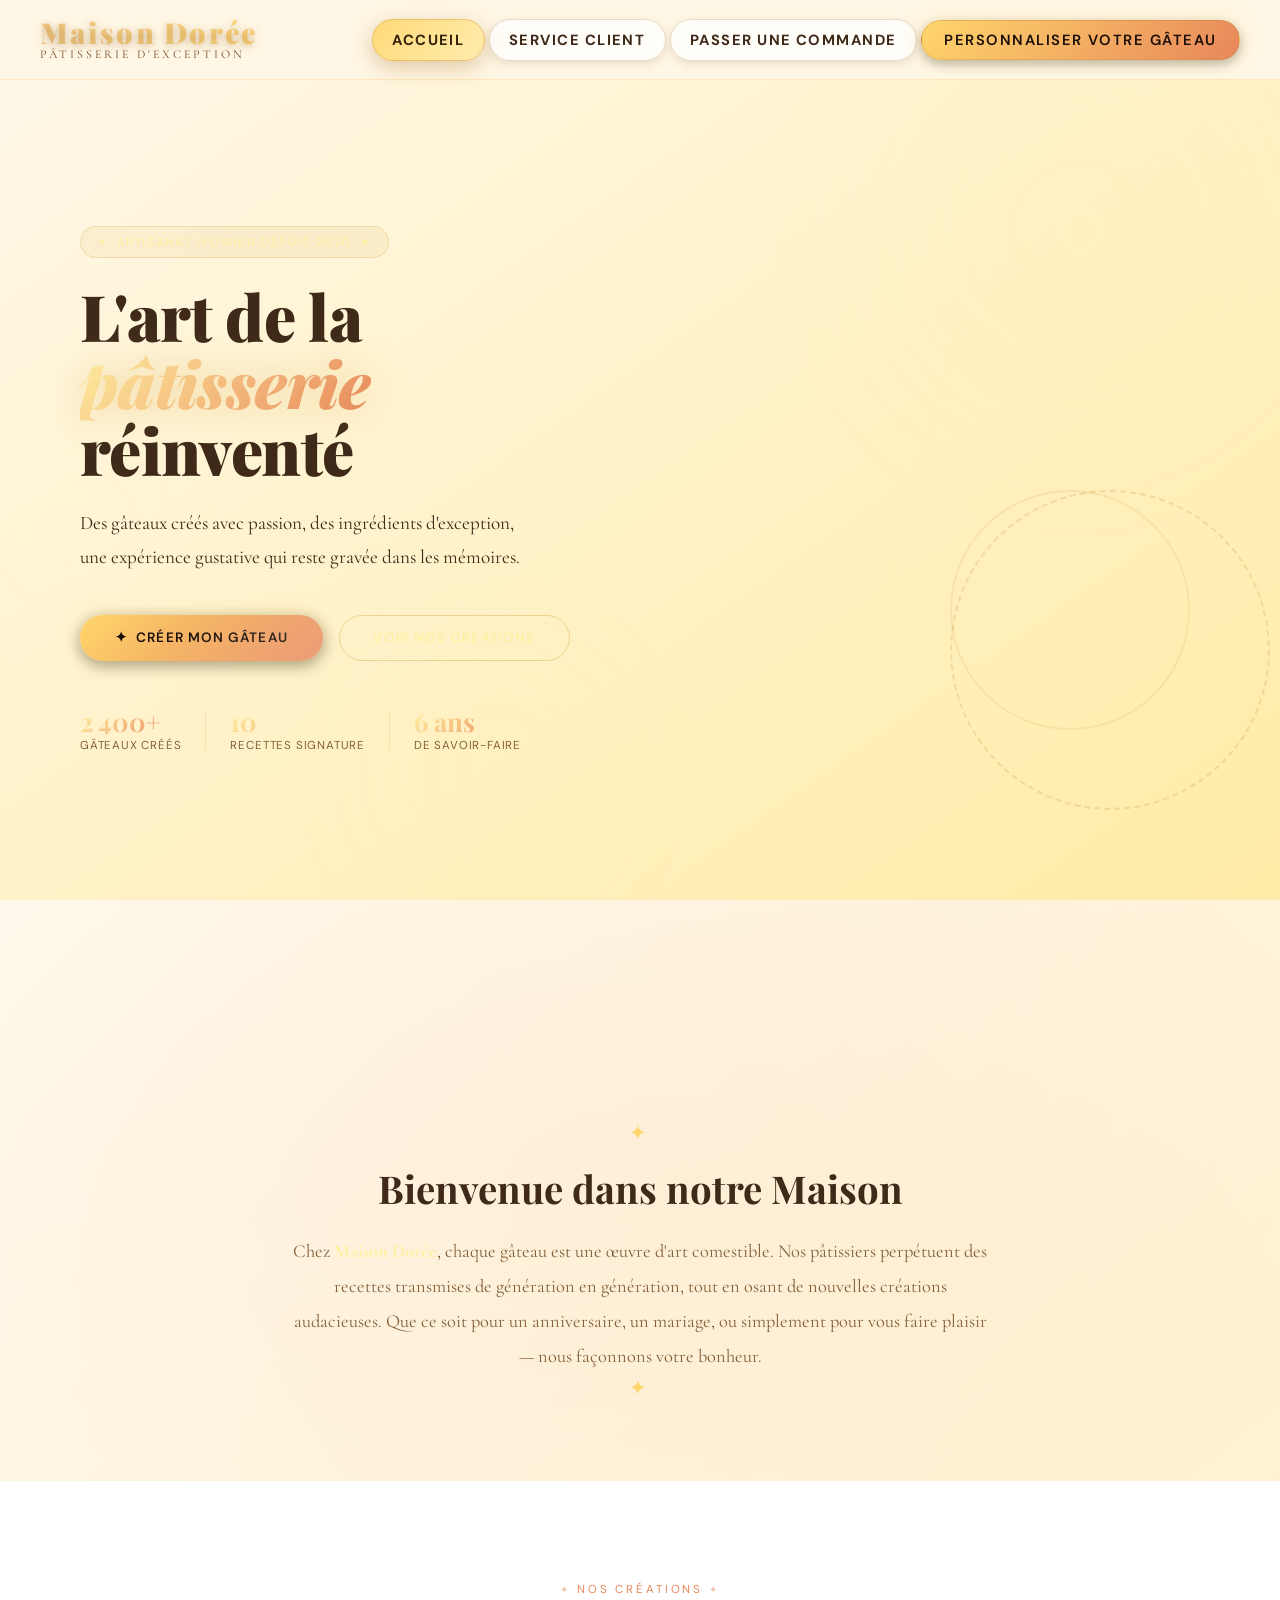
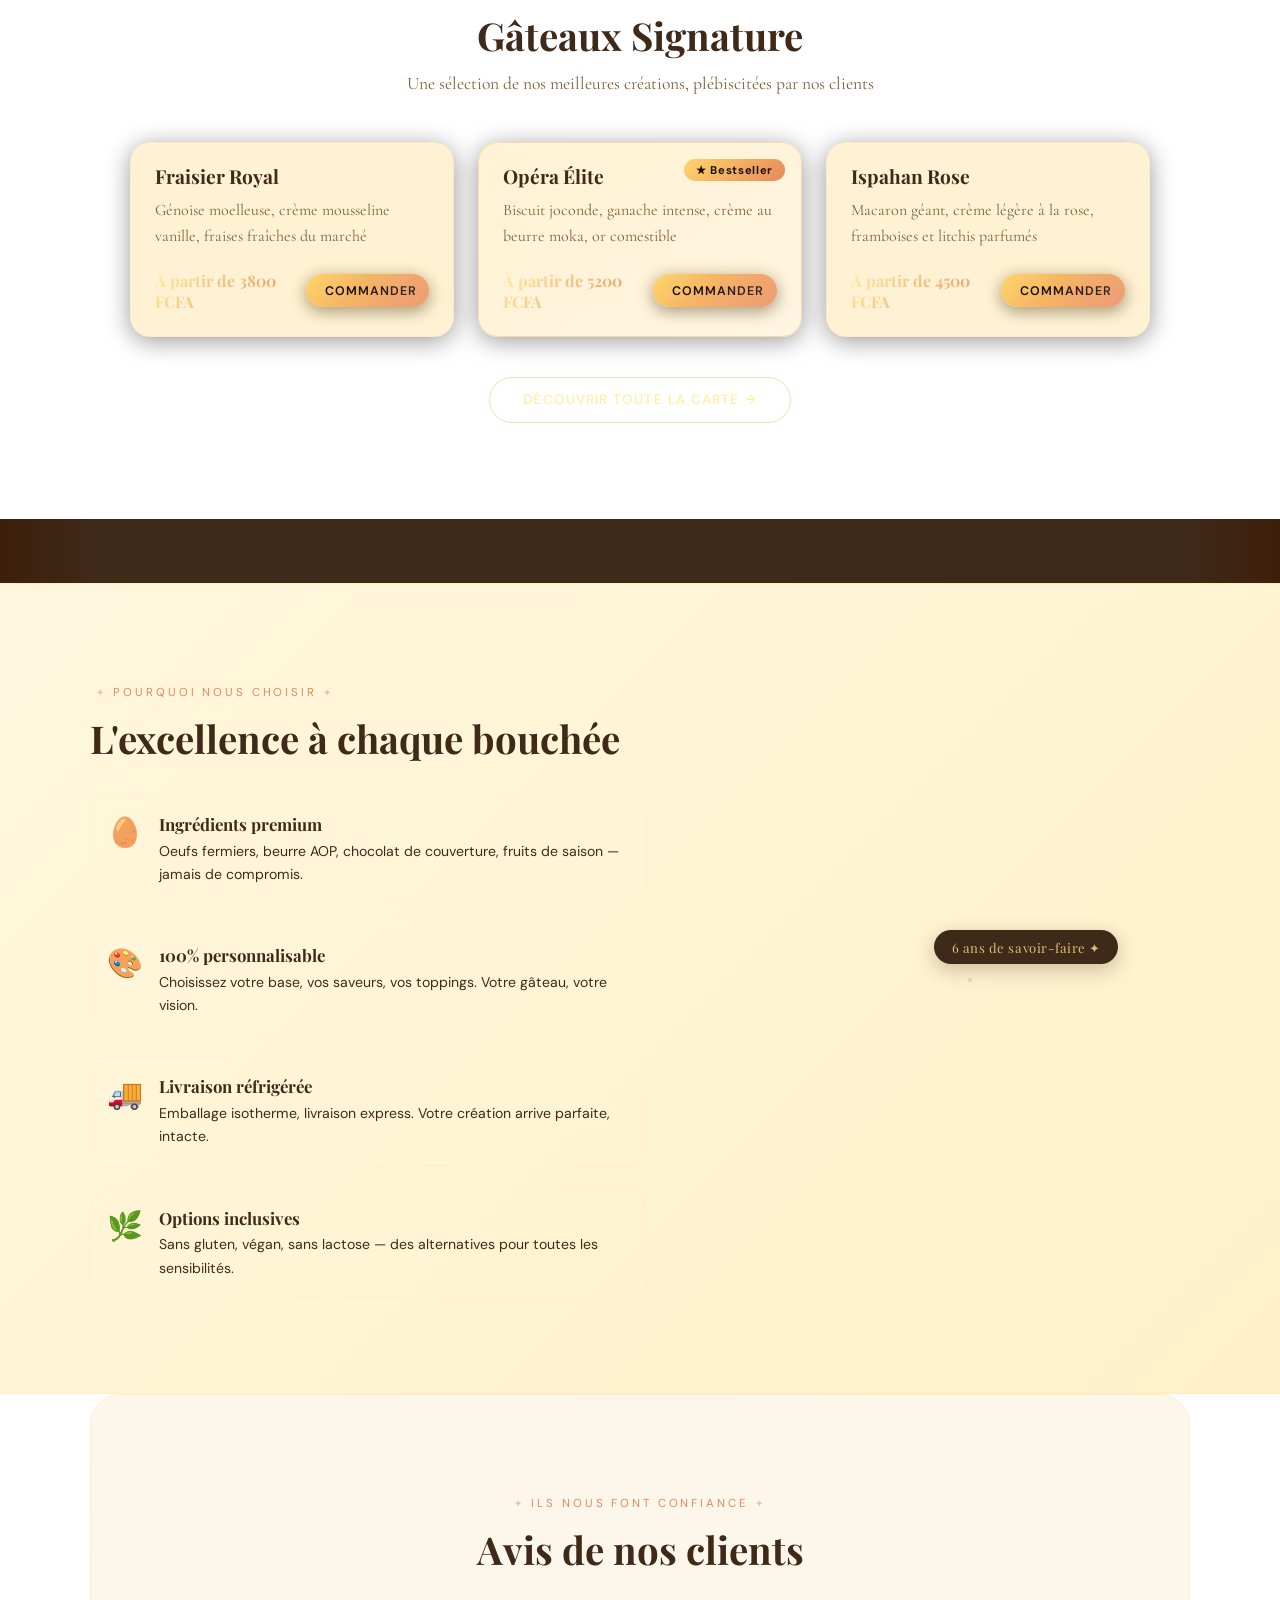
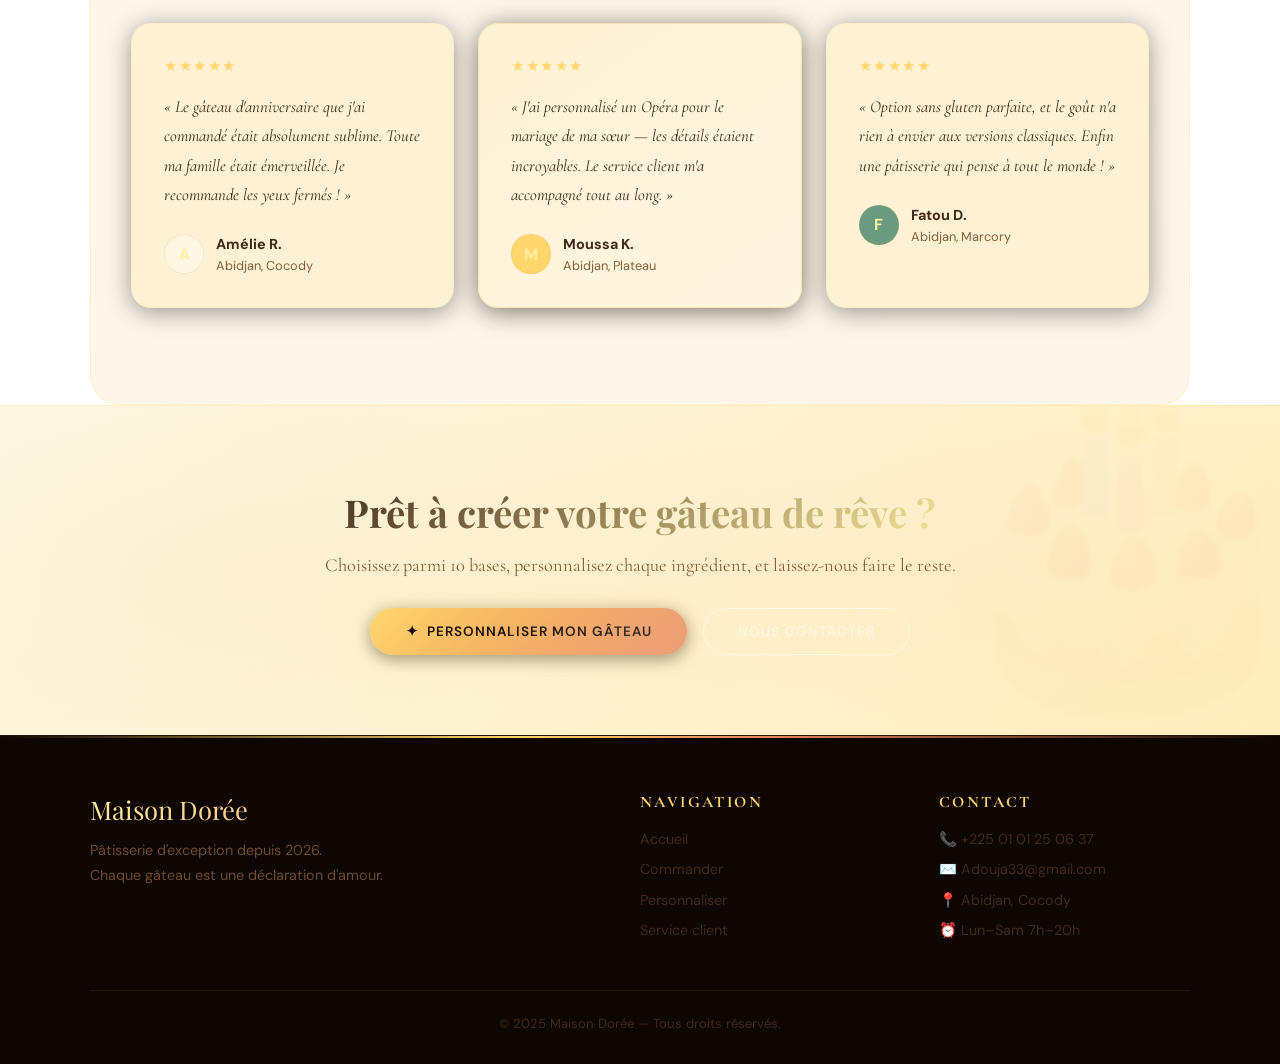
==== commit 181c861c: "Add files via upload" ====
--- a/index.html
+++ b/index.html
@@ -89,6 +89,9 @@
 
   <!-- ── bienvenu───── -->
   <section class="welcome-section">
+    <video class="welcome-video" autoplay muted loop playsinline >   
+      <source src="fond1.mp4" type="video/mp4">
+    </video>
     <div class="welcome-inner">
       <div class="welcome-deco">✦</div>
       <h2>Bienvenue dans notre Maison</h2>
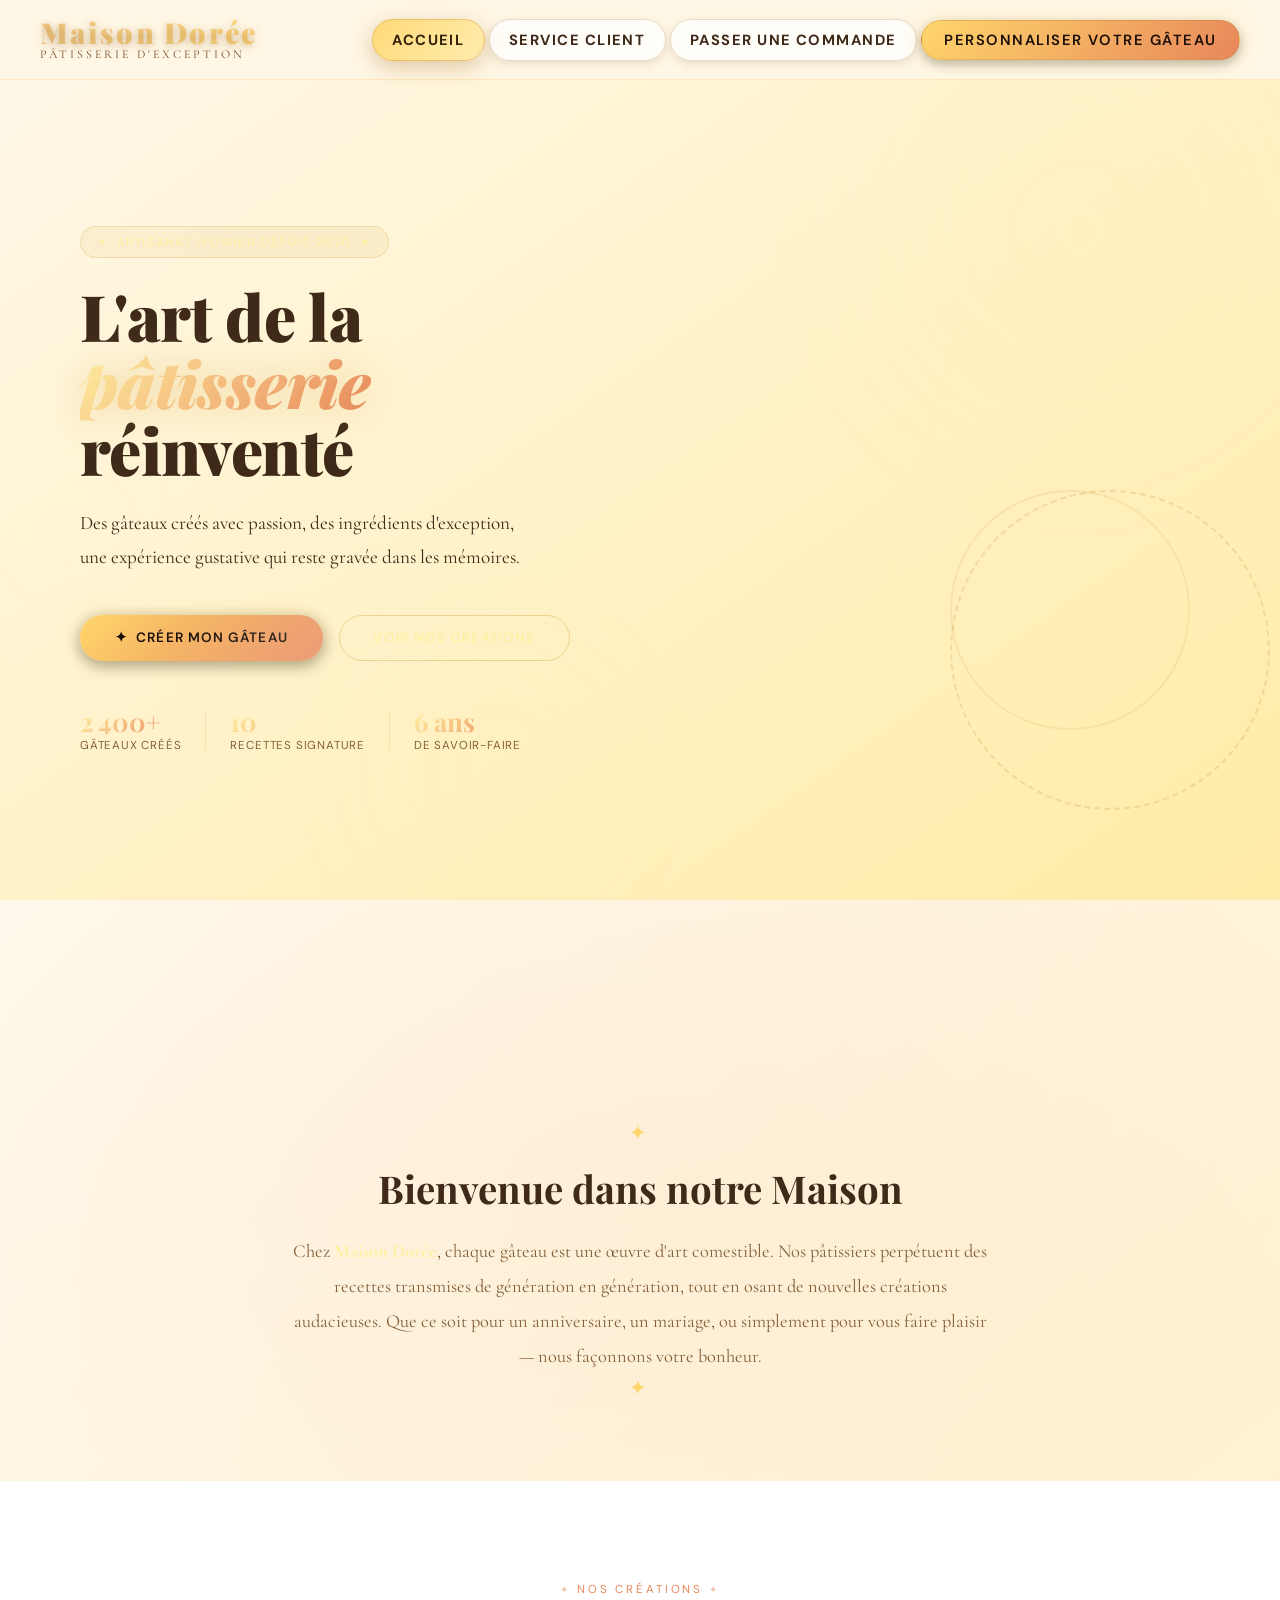
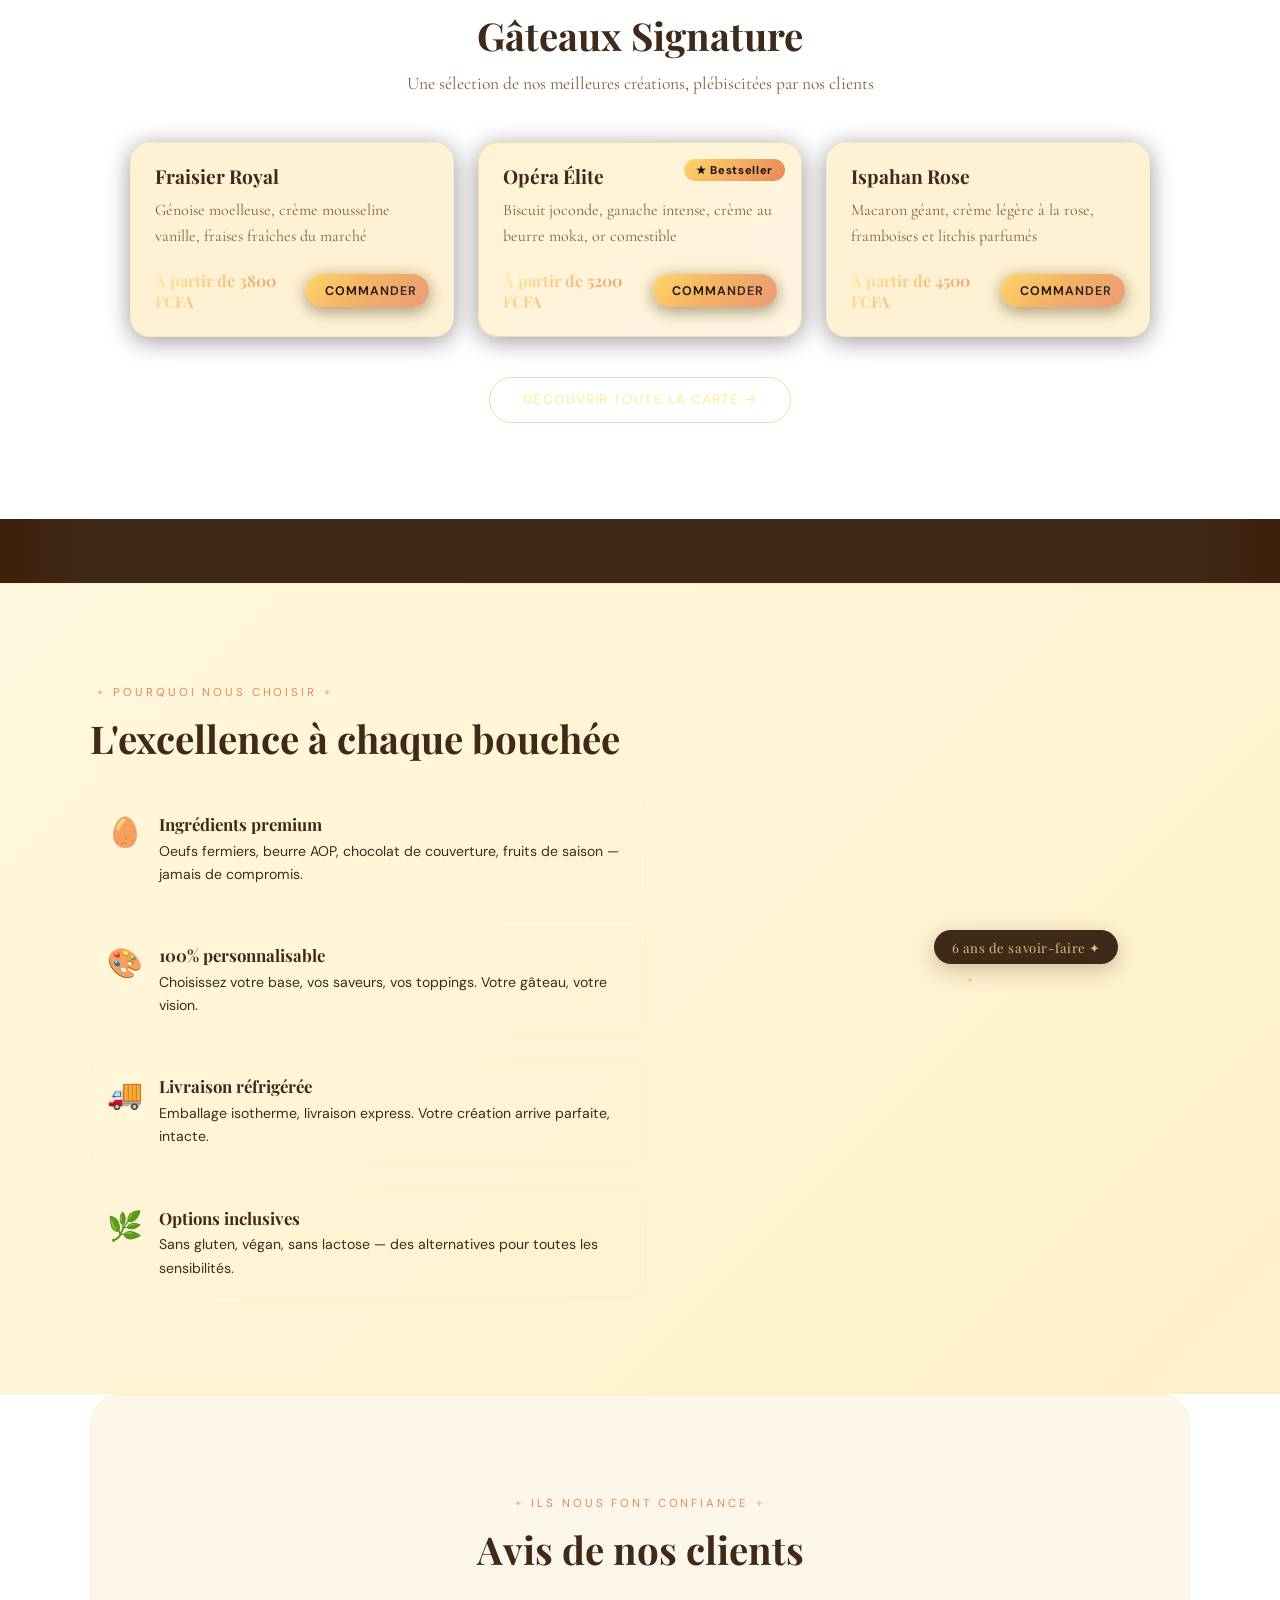
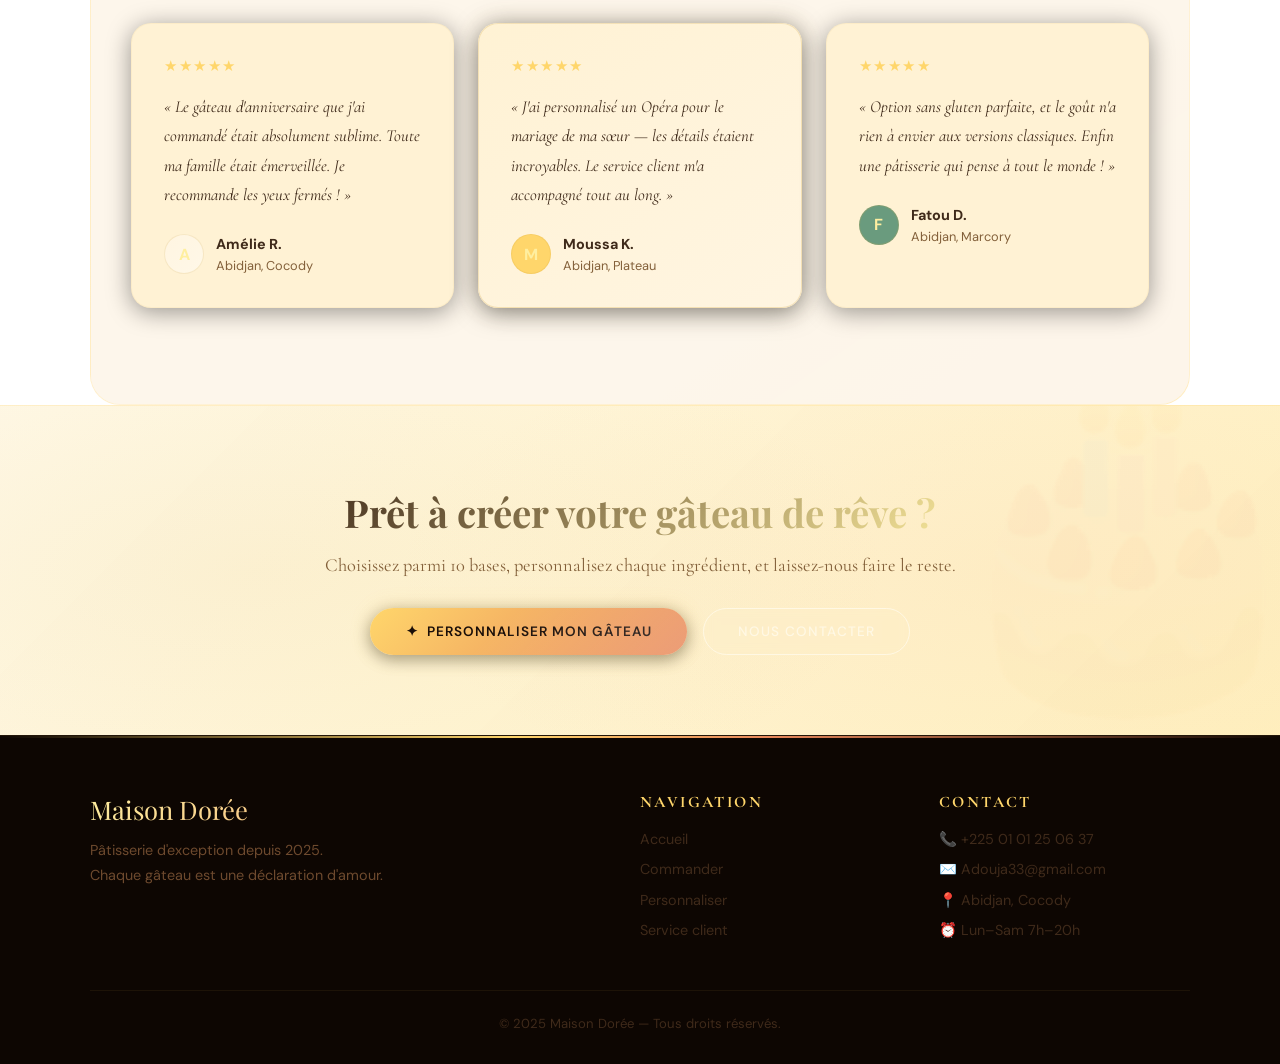
==== commit 088f5b3d: "Add files via upload" ====
--- a/index.html
+++ b/index.html
@@ -89,7 +89,7 @@
 
   <!-- ── bienvenu───── -->
   <section class="welcome-section">
-    <video class="welcome-video" autoplay muted loop playsinline >   
+    <video class="welcome-video" autoplay muted loop playsinline>
       <source src="fond1.mp4" type="video/mp4">
     </video>
     <div class="welcome-inner">
@@ -262,7 +262,7 @@
     <div class="footer-inner">
       <div>
         <div class="footer-brand-name">Maison Dorée</div>
-        <p class="footer-brand-desc">Pâtisserie d'exception depuis 2026.<br/>Chaque gâteau est une déclaration d'amour.</p>
+        <p class="footer-brand-desc">Pâtisserie d'exception depuis 2025.<br/>Chaque gâteau est une déclaration d'amour.</p>
       </div>
       <div class="footer-col">
         <h4>Navigation</h4>
@@ -276,8 +276,8 @@
       <div class="footer-col">
         <h4>Contact</h4>
         <ul>
-          <li><a href="#">📞 +225 01 01 25 06 37</a></li>
-          <li><a href="#">✉️ Adouja33@gmail.com</a></li>
+          <li><a href="tel:+2250101250637">📞 +225 01 01 25 06 37</a></li>
+          <li><a href="mailto:Adouja33@gmail.com">✉️ Adouja33@gmail.com</a></li>
           <li><a href="#">📍 Abidjan, Cocody</a></li>
           <li><a href="#">⏰ Lun–Sam 7h–20h</a></li>
         </ul>
